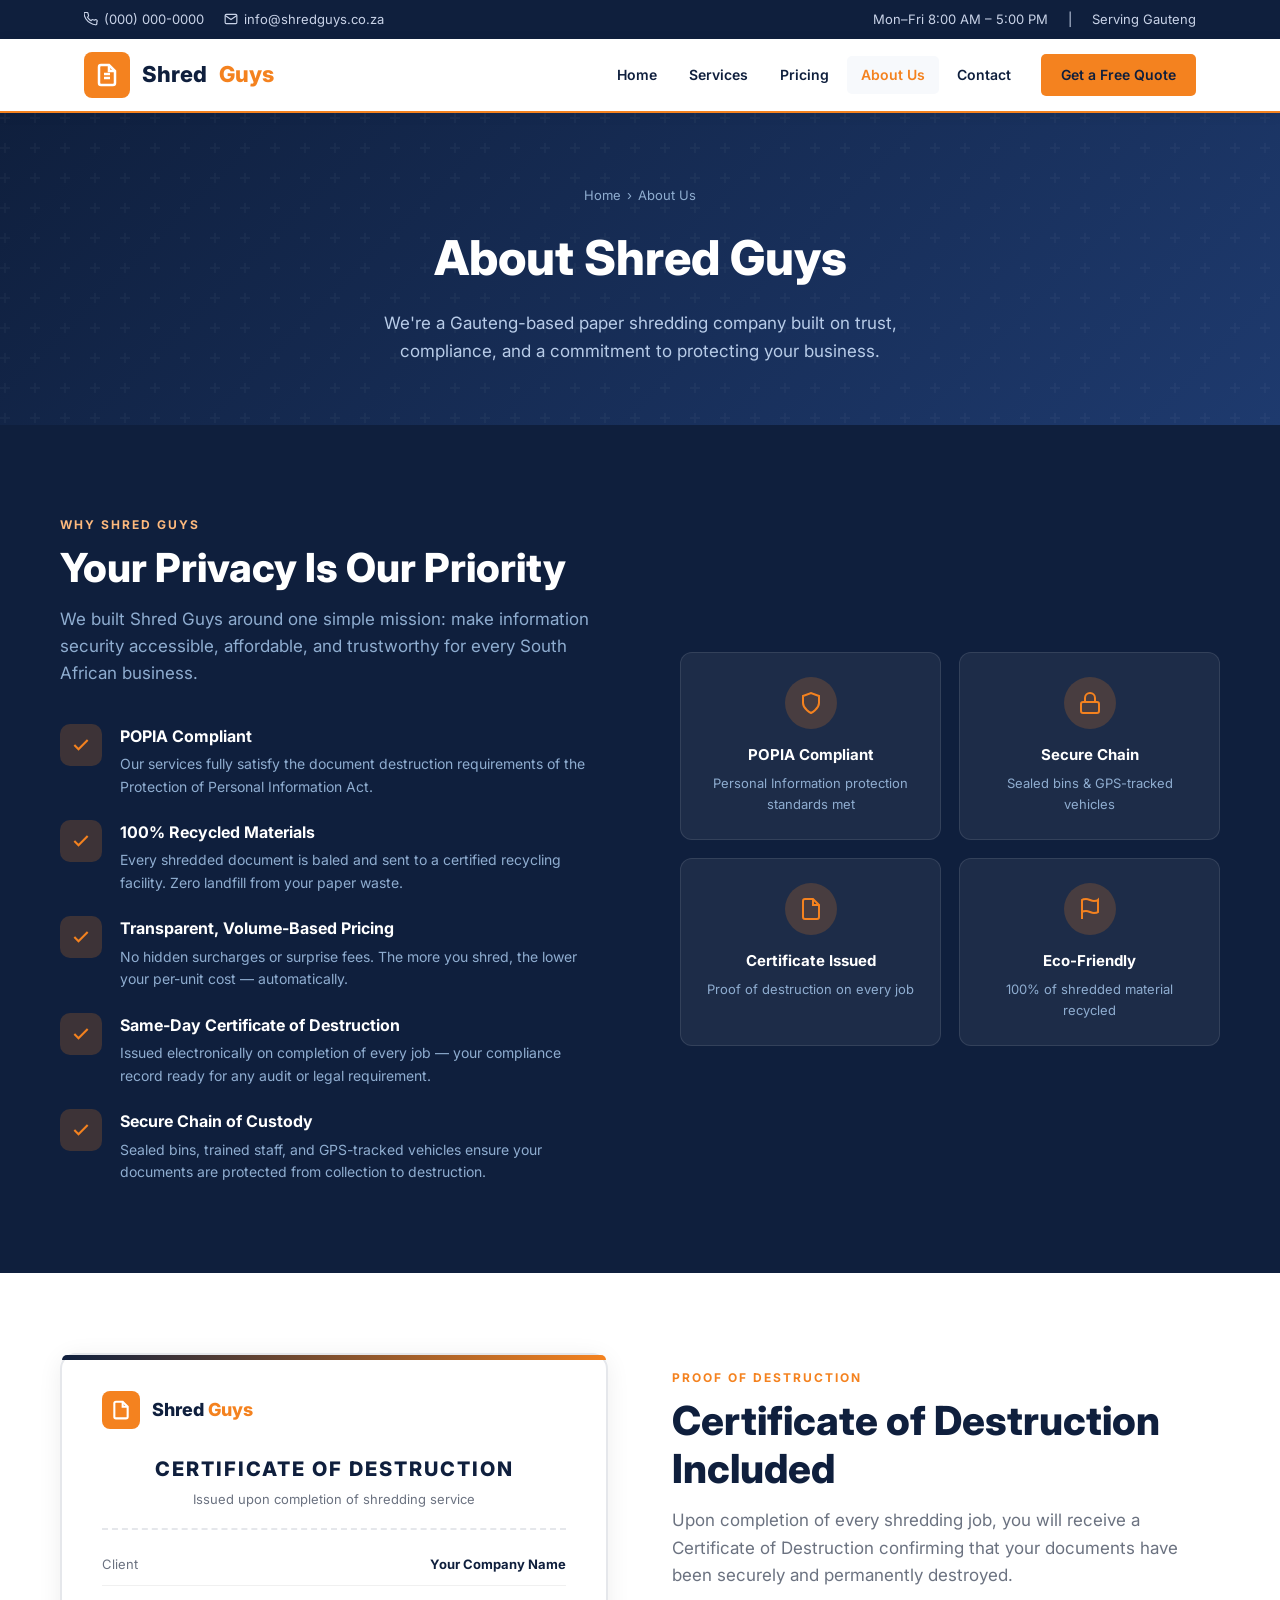
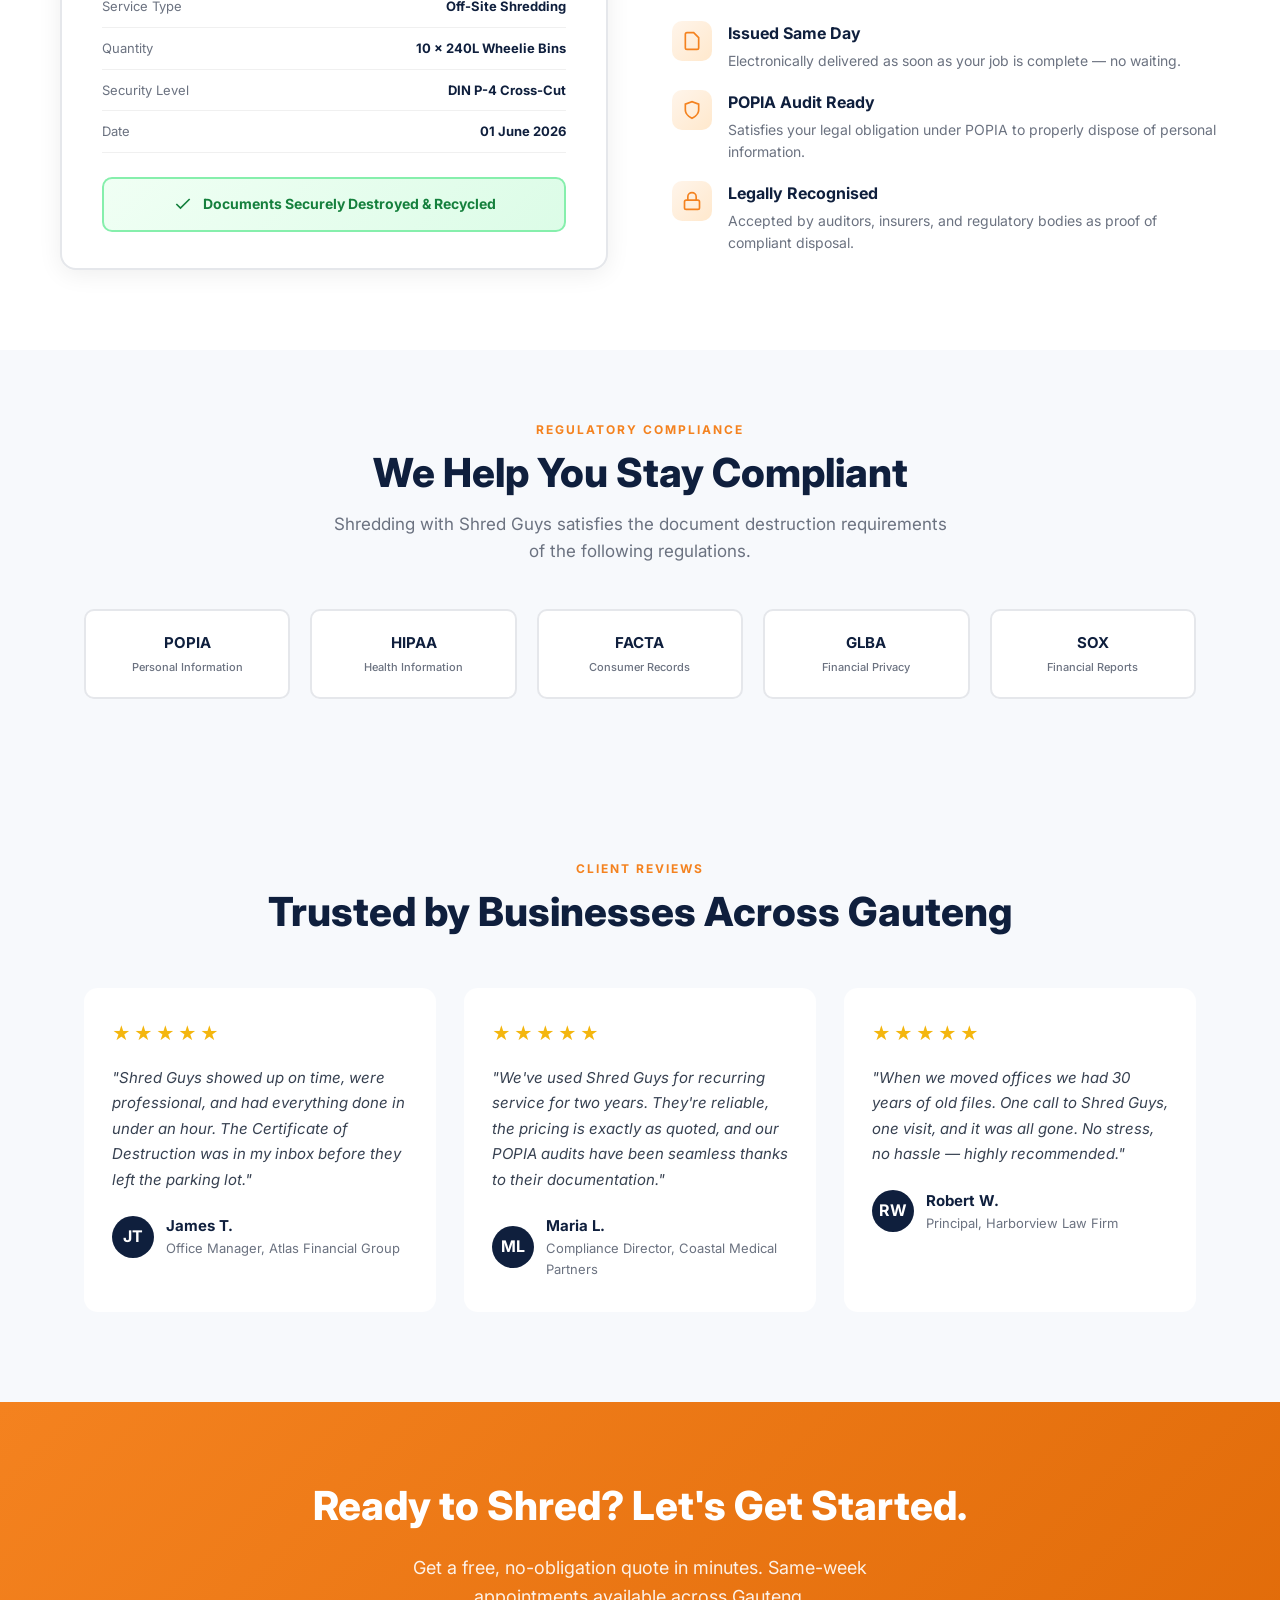
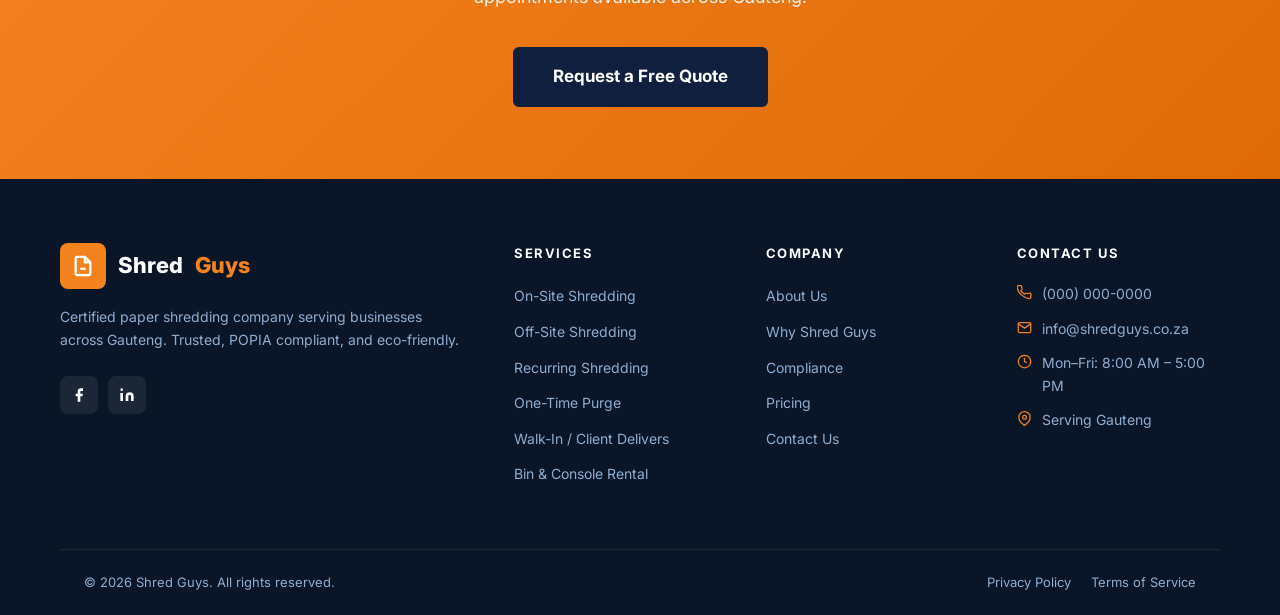
==== about.html @ fb0557dc "Split into 5 pages: Home, Services, Pricing, About, Contact. Remove all photos." ====
<!DOCTYPE html>
<html lang="en">
<head>
  <meta charset="UTF-8" /><meta name="viewport" content="width=device-width, initial-scale=1.0" />
  <title>About Us – Shred Guys</title>
  <meta name="description" content="Learn about Shred Guys — our mission, why businesses trust us, our compliance certifications, and what our clients say." />
  <link rel="preconnect" href="https://fonts.googleapis.com" />
  <link href="https://fonts.googleapis.com/css2?family=Inter:wght@400;500;600;700;800&display=swap" rel="stylesheet" />
  <link rel="stylesheet" href="shredguys.css" />
</head>
<body>

  <div class="topbar"><div class="container"><div class="topbar-left"><span class="topbar-item"><svg width="14" height="14" fill="none" stroke="currentColor" stroke-width="2" viewBox="0 0 24 24"><path d="M22 16.92v3a2 2 0 01-2.18 2 19.79 19.79 0 01-8.63-3.07A19.5 19.5 0 013.07 11.5a19.79 19.79 0 01-3.07-8.67A2 2 0 012 .84h3a2 2 0 012 1.72c.127.96.361 1.903.7 2.81a2 2 0 01-.45 2.11L6.09 8.91a16 16 0 006 6l1.27-1.27a2 2 0 012.11-.45c.907.339 1.85.573 2.81.7A2 2 0 0122 16.92z"/></svg><a href="tel:+27000000000">(000) 000-0000</a></span><span class="topbar-item"><svg width="14" height="14" fill="none" stroke="currentColor" stroke-width="2" viewBox="0 0 24 24"><path d="M4 4h16c1.1 0 2 .9 2 2v12c0 1.1-.9 2-2 2H4c-1.1 0-2-.9-2-2V6c0-1.1.9-2 2-2z"/><polyline points="22,6 12,13 2,6"/></svg><a href="mailto:info@shredguys.co.za">info@shredguys.co.za</a></span></div><div class="topbar-right"><span>Mon–Fri 8:00 AM – 5:00 PM</span><span>|</span><span>Serving Gauteng</span></div></div></div>

  <header>
    <div class="nav-inner">
      <a href="index.html" class="logo"><div class="logo-icon"><svg width="24" height="24" fill="none" stroke="white" stroke-width="2.5" viewBox="0 0 24 24"><path d="M14 2H6a2 2 0 00-2 2v16a2 2 0 002 2h12a2 2 0 002-2V8z"/><polyline points="14 2 14 8 20 8"/><line x1="9" y1="15" x2="15" y2="15"/><line x1="9" y1="11" x2="15" y2="11"/></svg></div>Shred <span class="highlight">Guys</span></a>
      <nav>
        <a href="index.html" class="nav-link">Home</a>
        <a href="services.html" class="nav-link">Services</a>
        <a href="pricing.html" class="nav-link">Pricing</a>
        <a href="about.html" class="nav-link active">About Us</a>
        <a href="contact.html" class="nav-link">Contact</a>
        <a href="contact.html" class="nav-link nav-cta btn btn-orange" style="padding:10px 20px;">Get a Free Quote</a>
      </nav>
      <button class="hamburger" id="hamburger"><span></span><span></span><span></span></button>
    </div>
    <div class="mobile-menu" id="mobileMenu">
      <a href="index.html">Home</a><a href="services.html">Services</a><a href="pricing.html">Pricing</a><a href="about.html">About Us</a><a href="contact.html">Contact</a>
      <a href="contact.html" class="btn btn-orange">Get a Free Quote</a>
    </div>
  </header>

  <div class="page-banner">
    <div class="breadcrumb"><a href="index.html">Home</a><span>›</span><span>About Us</span></div>
    <h1>About Shred Guys</h1>
    <p>We're a Gauteng-based paper shredding company built on trust, compliance, and a commitment to protecting your business.</p>
  </div>

  <!-- Why Choose Us -->
  <section class="why">
    <div class="why-inner">
      <div>
        <div class="section-label">Why Shred Guys</div>
        <h2 class="section-title">Your Privacy Is Our Priority</h2>
        <p class="section-sub" style="color:#8fadd0">We built Shred Guys around one simple mission: make information security accessible, affordable, and trustworthy for every South African business.</p>
        <div class="why-points">
          <div class="why-point"><div class="why-check"><svg width="20" height="20" fill="none" stroke="var(--orange)" stroke-width="2.5" viewBox="0 0 24 24"><polyline points="20 6 9 17 4 12"/></svg></div><div><h4>POPIA Compliant</h4><p>Our services fully satisfy the document destruction requirements of the Protection of Personal Information Act.</p></div></div>
          <div class="why-point"><div class="why-check"><svg width="20" height="20" fill="none" stroke="var(--orange)" stroke-width="2.5" viewBox="0 0 24 24"><polyline points="20 6 9 17 4 12"/></svg></div><div><h4>100% Recycled Materials</h4><p>Every shredded document is baled and sent to a certified recycling facility. Zero landfill from your paper waste.</p></div></div>
          <div class="why-point"><div class="why-check"><svg width="20" height="20" fill="none" stroke="var(--orange)" stroke-width="2.5" viewBox="0 0 24 24"><polyline points="20 6 9 17 4 12"/></svg></div><div><h4>Transparent, Volume-Based Pricing</h4><p>No hidden surcharges or surprise fees. The more you shred, the lower your per-unit cost — automatically.</p></div></div>
          <div class="why-point"><div class="why-check"><svg width="20" height="20" fill="none" stroke="var(--orange)" stroke-width="2.5" viewBox="0 0 24 24"><polyline points="20 6 9 17 4 12"/></svg></div><div><h4>Same-Day Certificate of Destruction</h4><p>Issued electronically on completion of every job — your compliance record ready for any audit or legal requirement.</p></div></div>
          <div class="why-point"><div class="why-check"><svg width="20" height="20" fill="none" stroke="var(--orange)" stroke-width="2.5" viewBox="0 0 24 24"><polyline points="20 6 9 17 4 12"/></svg></div><div><h4>Secure Chain of Custody</h4><p>Sealed bins, trained staff, and GPS-tracked vehicles ensure your documents are protected from collection to destruction.</p></div></div>
        </div>
      </div>
      <div class="why-certs">
        <div class="cert-card"><div class="cert-icon"><svg width="24" height="24" fill="none" stroke="var(--orange)" stroke-width="2" viewBox="0 0 24 24"><path d="M12 22s8-4 8-10V5l-8-3-8 3v7c0 6 8 10 8 10z"/></svg></div><h4>POPIA Compliant</h4><p>Personal Information protection standards met</p></div>
        <div class="cert-card"><div class="cert-icon"><svg width="24" height="24" fill="none" stroke="var(--orange)" stroke-width="2" viewBox="0 0 24 24"><rect x="3" y="11" width="18" height="11" rx="2" ry="2"/><path d="M7 11V7a5 5 0 0110 0v4"/></svg></div><h4>Secure Chain</h4><p>Sealed bins &amp; GPS-tracked vehicles</p></div>
        <div class="cert-card"><div class="cert-icon"><svg width="24" height="24" fill="none" stroke="var(--orange)" stroke-width="2" viewBox="0 0 24 24"><path d="M14 2H6a2 2 0 00-2 2v16a2 2 0 002 2h12a2 2 0 002-2V8z"/><polyline points="14 2 14 8 20 8"/></svg></div><h4>Certificate Issued</h4><p>Proof of destruction on every job</p></div>
        <div class="cert-card"><div class="cert-icon"><svg width="24" height="24" fill="none" stroke="var(--orange)" stroke-width="2" viewBox="0 0 24 24"><path d="M4 15s1-1 4-1 5 2 8 2 4-1 4-1V3s-1 1-4 1-5-2-8-2-4 1-4 1z"/><line x1="4" y1="22" x2="4" y2="15"/></svg></div><h4>Eco-Friendly</h4><p>100% of shredded material recycled</p></div>
      </div>
    </div>
  </section>

  <!-- Certificate of Destruction -->
  <section class="certificate">
    <div class="cert-of-dest">
      <div class="cert-visual">
        <div class="cert-logo-row"><div class="logo-icon"><svg width="20" height="20" fill="none" stroke="white" stroke-width="2.5" viewBox="0 0 24 24"><path d="M14 2H6a2 2 0 00-2 2v16a2 2 0 002 2h12a2 2 0 002-2V8z"/><polyline points="14 2 14 8 20 8"/></svg></div><span>Shred <span class="highlight">Guys</span></span></div>
        <div class="cert-title-row"><h3>Certificate of Destruction</h3><p>Issued upon completion of shredding service</p></div>
        <div class="cert-rows">
          <div class="cert-row"><span>Client</span><strong>Your Company Name</strong></div>
          <div class="cert-row"><span>Service Type</span><strong>Off-Site Shredding</strong></div>
          <div class="cert-row"><span>Quantity</span><strong>10 × 240L Wheelie Bins</strong></div>
          <div class="cert-row"><span>Security Level</span><strong>DIN P-4 Cross-Cut</strong></div>
          <div class="cert-row"><span>Date</span><strong>01 June 2026</strong></div>
        </div>
        <div class="cert-stamp"><svg width="20" height="20" fill="none" stroke="currentColor" stroke-width="2" viewBox="0 0 24 24"><polyline points="20 6 9 17 4 12"/></svg>Documents Securely Destroyed &amp; Recycled</div>
      </div>
      <div>
        <div class="section-label">Proof of Destruction</div>
        <h2 class="section-title">Certificate of Destruction Included</h2>
        <p class="section-sub">Upon completion of every shredding job, you will receive a Certificate of Destruction confirming that your documents have been securely and permanently destroyed.</p>
        <div class="cert-points">
          <div class="cert-point"><div class="cert-point-icon"><svg width="20" height="20" fill="none" stroke="var(--orange)" stroke-width="2" viewBox="0 0 24 24"><path d="M14 2H6a2 2 0 00-2 2v16a2 2 0 002 2h12a2 2 0 002-2V8z"/></svg></div><div><h4>Issued Same Day</h4><p>Electronically delivered as soon as your job is complete — no waiting.</p></div></div>
          <div class="cert-point"><div class="cert-point-icon"><svg width="20" height="20" fill="none" stroke="var(--orange)" stroke-width="2" viewBox="0 0 24 24"><path d="M12 22s8-4 8-10V5l-8-3-8 3v7c0 6 8 10 8 10z"/></svg></div><div><h4>POPIA Audit Ready</h4><p>Satisfies your legal obligation under POPIA to properly dispose of personal information.</p></div></div>
          <div class="cert-point"><div class="cert-point-icon"><svg width="20" height="20" fill="none" stroke="var(--orange)" stroke-width="2" viewBox="0 0 24 24"><rect x="3" y="11" width="18" height="11" rx="2"/><path d="M7 11V7a5 5 0 0110 0v4"/></svg></div><div><h4>Legally Recognised</h4><p>Accepted by auditors, insurers, and regulatory bodies as proof of compliant disposal.</p></div></div>
        </div>
      </div>
    </div>
  </section>

  <!-- Compliance -->
  <section class="compliance" id="compliance">
    <div class="container">
      <div class="text-center">
        <div class="section-label">Regulatory Compliance</div>
        <h2 class="section-title">We Help You Stay Compliant</h2>
        <p class="section-sub" style="margin:14px auto 0">Shredding with Shred Guys satisfies the document destruction requirements of the following regulations.</p>
      </div>
      <div class="compliance-grid">
        <div class="comp-badge">POPIA<span>Personal Information</span></div>
        <div class="comp-badge">HIPAA<span>Health Information</span></div>
        <div class="comp-badge">FACTA<span>Consumer Records</span></div>
        <div class="comp-badge">GLBA<span>Financial Privacy</span></div>
        <div class="comp-badge">SOX<span>Financial Reports</span></div>
      </div>
    </div>
  </section>

  <!-- Testimonials -->
  <section class="testimonials">
    <div class="container">
      <div class="text-center">
        <div class="section-label">Client Reviews</div>
        <h2 class="section-title">Trusted by Businesses Across Gauteng</h2>
      </div>
      <div class="testimonials-grid">
        <div class="testimonial-card"><div class="stars"><span class="star">★</span><span class="star">★</span><span class="star">★</span><span class="star">★</span><span class="star">★</span></div><blockquote>"Shred Guys showed up on time, were professional, and had everything done in under an hour. The Certificate of Destruction was in my inbox before they left the parking lot."</blockquote><div class="reviewer"><div class="reviewer-avatar">JT</div><div><div class="reviewer-name">James T.</div><div class="reviewer-title">Office Manager, Atlas Financial Group</div></div></div></div>
        <div class="testimonial-card"><div class="stars"><span class="star">★</span><span class="star">★</span><span class="star">★</span><span class="star">★</span><span class="star">★</span></div><blockquote>"We've used Shred Guys for recurring service for two years. They're reliable, the pricing is exactly as quoted, and our POPIA audits have been seamless thanks to their documentation."</blockquote><div class="reviewer"><div class="reviewer-avatar">ML</div><div><div class="reviewer-name">Maria L.</div><div class="reviewer-title">Compliance Director, Coastal Medical Partners</div></div></div></div>
        <div class="testimonial-card"><div class="stars"><span class="star">★</span><span class="star">★</span><span class="star">★</span><span class="star">★</span><span class="star">★</span></div><blockquote>"When we moved offices we had 30 years of old files. One call to Shred Guys, one visit, and it was all gone. No stress, no hassle — highly recommended."</blockquote><div class="reviewer"><div class="reviewer-avatar">RW</div><div><div class="reviewer-name">Robert W.</div><div class="reviewer-title">Principal, Harborview Law Firm</div></div></div></div>
      </div>
    </div>
  </section>

  <section class="cta-banner">
    <h2>Ready to Shred? Let's Get Started.</h2>
    <p>Get a free, no-obligation quote in minutes. Same-week appointments available across Gauteng.</p>
    <a href="contact.html" class="btn btn-navy">Request a Free Quote</a>
  </section>

  <footer>
    <div class="footer-grid">
      <div class="footer-brand"><a href="index.html" class="logo"><div class="logo-icon"><svg width="22" height="22" fill="none" stroke="white" stroke-width="2.5" viewBox="0 0 24 24"><path d="M14 2H6a2 2 0 00-2 2v16a2 2 0 002 2h12a2 2 0 002-2V8z"/><polyline points="14 2 14 8 20 8"/><line x1="9" y1="15" x2="15" y2="15"/></svg></div>Shred <span class="highlight">Guys</span></a><p>Certified paper shredding company serving businesses across Gauteng. Trusted, POPIA compliant, and eco-friendly.</p><div class="footer-social"><a href="#" class="social-btn"><svg width="16" height="16" fill="currentColor" viewBox="0 0 24 24"><path d="M18 2h-3a5 5 0 00-5 5v3H7v4h3v8h4v-8h3l1-4h-4V7a1 1 0 011-1h3z"/></svg></a><a href="#" class="social-btn"><svg width="16" height="16" fill="currentColor" viewBox="0 0 24 24"><path d="M16 8a6 6 0 016 6v7h-4v-7a2 2 0 00-2-2 2 2 0 00-2 2v7h-4v-7a6 6 0 016-6zM2 9h4v12H2z"/><circle cx="4" cy="4" r="2"/></svg></a></div></div>
      <div><h4>Services</h4><ul><li><a href="services.html">On-Site Shredding</a></li><li><a href="services.html">Off-Site Shredding</a></li><li><a href="services.html">Recurring Shredding</a></li><li><a href="services.html">One-Time Purge</a></li><li><a href="services.html">Walk-In / Client Delivers</a></li><li><a href="services.html">Bin &amp; Console Rental</a></li></ul></div>
      <div><h4>Company</h4><ul><li><a href="about.html">About Us</a></li><li><a href="about.html">Why Shred Guys</a></li><li><a href="about.html">Compliance</a></li><li><a href="pricing.html">Pricing</a></li><li><a href="contact.html">Contact Us</a></li></ul></div>
      <div><h4>Contact Us</h4><ul class="footer-contact"><li><svg width="15" height="15" fill="none" stroke="currentColor" stroke-width="2" viewBox="0 0 24 24"><path d="M22 16.92v3a2 2 0 01-2.18 2 19.79 19.79 0 01-8.63-3.07A19.5 19.5 0 013.07 11.5 19.79 19.79 0 01.4 2.83 2 2 0 012.4.84h3a2 2 0 012 1.72c.127.96.361 1.903.7 2.81a2 2 0 01-.45 2.11L6.09 8.91a16 16 0 006 6l1.27-1.27a2 2 0 012.11-.45c.907.339 1.85.573 2.81.7A2 2 0 0122 16.92z"/></svg><a href="tel:+27000000000">(000) 000-0000</a></li><li><svg width="15" height="15" fill="none" stroke="currentColor" stroke-width="2" viewBox="0 0 24 24"><path d="M4 4h16c1.1 0 2 .9 2 2v12c0 1.1-.9 2-2 2H4c-1.1 0-2-.9-2-2V6c0-1.1.9-2 2-2z"/><polyline points="22,6 12,13 2,6"/></svg><a href="mailto:info@shredguys.co.za">info@shredguys.co.za</a></li><li><svg width="15" height="15" fill="none" stroke="currentColor" stroke-width="2" viewBox="0 0 24 24"><circle cx="12" cy="12" r="10"/><polyline points="12 6 12 12 16 14"/></svg>Mon–Fri: 8:00 AM – 5:00 PM</li><li><svg width="15" height="15" fill="none" stroke="currentColor" stroke-width="2" viewBox="0 0 24 24"><path d="M21 10c0 7-9 13-9 13S3 17 3 10a9 9 0 0118 0z"/><circle cx="12" cy="10" r="3"/></svg>Serving Gauteng</li></ul></div>
    </div>
    <div class="footer-bottom"><span>© 2026 Shred Guys. All rights reserved.</span><div class="footer-bottom-links"><a href="#">Privacy Policy</a><a href="#">Terms of Service</a></div></div>
  </footer>
  <button id="scrollTop"><svg width="18" height="18" fill="none" stroke="white" stroke-width="2.5" viewBox="0 0 24 24"><polyline points="18 15 12 9 6 15"/></svg></button>
  <script>
    document.getElementById('hamburger').addEventListener('click',()=>document.getElementById('mobileMenu').classList.toggle('open'));
    document.getElementById('mobileMenu').querySelectorAll('a').forEach(a=>a.addEventListener('click',()=>document.getElementById('mobileMenu').classList.remove('open')));
    const s=document.getElementById('scrollTop');
    window.addEventListener('scroll',()=>s.classList.toggle('visible',window.scrollY>400));
    s.addEventListener('click',()=>window.scrollTo({top:0,behavior:'smooth'}));
  </script>
</body>
</html>
---- shredguys.css ----
/* ── Reset & Base ── */
*, *::before, *::after { box-sizing: border-box; margin: 0; padding: 0; }
html { scroll-behavior: smooth; }
body { font-family: 'Inter', sans-serif; color: #1a1a2e; background: #fff; line-height: 1.6; }
img { max-width: 100%; display: block; }
a { text-decoration: none; color: inherit; }
ul { list-style: none; }

/* ── Tokens ── */
:root {
  --navy:   #0f1f3d;
  --navy2:  #162850;
  --orange: #f4821f;
  --orange2:#e06a08;
  --light:  #f7f9fc;
  --grey:   #6b7280;
  --border: #e5e7eb;
  --green:  #15803d;
}

/* ── Utility ── */
.container { max-width: 1160px; margin: 0 auto; padding: 0 24px; }
.btn { display: inline-block; padding: 14px 30px; border-radius: 6px; font-weight: 700; font-size: 15px; cursor: pointer; transition: background .2s, transform .15s; border: none; }
.btn:hover { transform: translateY(-2px); }
.btn-orange { background: var(--orange); color: #fff; }
.btn-orange:hover { background: var(--orange2); }
.btn-outline { background: transparent; color: #fff; border: 2px solid #fff; }
.btn-outline:hover { background: rgba(255,255,255,.12); }
.btn-navy { background: var(--navy); color: #fff; }
.btn-navy:hover { background: var(--navy2); }
.section-label { text-transform: uppercase; font-size: 12px; font-weight: 700; letter-spacing: 2px; color: var(--orange); margin-bottom: 10px; }
.section-title { font-size: clamp(26px, 4vw, 40px); font-weight: 800; line-height: 1.2; color: var(--navy); }
.section-sub { font-size: 17px; color: var(--grey); margin-top: 14px; max-width: 620px; }
.text-center { text-align: center; }
.text-center .section-sub { margin-left: auto; margin-right: auto; }

/* ── Top Bar ── */
.topbar { background: var(--navy); color: #c9d3e8; font-size: 13px; padding: 9px 0; }
.topbar .container { display: flex; justify-content: space-between; align-items: center; flex-wrap: wrap; gap: 6px; }
.topbar a { color: #c9d3e8; }
.topbar a:hover { color: #fff; }
.topbar-left, .topbar-right { display: flex; align-items: center; gap: 20px; }
.topbar-item { display: flex; align-items: center; gap: 6px; }

/* ── Header ── */
header { background: #fff; border-bottom: 2px solid var(--orange); position: sticky; top: 0; z-index: 1000; box-shadow: 0 2px 12px rgba(0,0,0,.08); }
.nav-inner { display: flex; align-items: center; justify-content: space-between; padding: 0 24px; max-width: 1160px; margin: 0 auto; height: 72px; }
.logo { display: flex; align-items: center; gap: 12px; font-size: 22px; font-weight: 800; color: var(--navy); }
.logo-icon { width: 46px; height: 46px; background: var(--orange); border-radius: 8px; display: flex; align-items: center; justify-content: center; }
.logo span.highlight { color: var(--orange); }
nav { display: flex; align-items: center; gap: 4px; }
.nav-link { padding: 8px 14px; font-size: 14px; font-weight: 600; color: var(--navy); border-radius: 5px; transition: background .15s, color .15s; }
.nav-link:hover, .nav-link.active { background: var(--light); color: var(--orange); }
.nav-item { position: relative; }
.nav-item:hover .dropdown { display: block; }
.dropdown { display: none; position: absolute; top: calc(100% + 8px); left: 0; background: #fff; border: 1px solid var(--border); border-radius: 8px; min-width: 220px; box-shadow: 0 8px 30px rgba(0,0,0,.12); z-index: 100; overflow: hidden; }
.dropdown a { display: block; padding: 11px 18px; font-size: 14px; font-weight: 500; color: #374151; border-bottom: 1px solid var(--border); transition: background .15s; }
.dropdown a:last-child { border-bottom: none; }
.dropdown a:hover { background: var(--light); color: var(--orange); }
.nav-cta { margin-left: 12px; }
.hamburger { display: none; flex-direction: column; gap: 5px; cursor: pointer; padding: 8px; border: none; background: none; }
.hamburger span { display: block; width: 24px; height: 2px; background: var(--navy); transition: all .3s; }
.mobile-menu { display: none; background: #fff; border-top: 1px solid var(--border); padding: 16px 24px 24px; }
.mobile-menu.open { display: block; }
.mobile-menu a { display: block; padding: 12px 0; font-weight: 600; color: var(--navy); border-bottom: 1px solid var(--border); font-size: 15px; }
.mobile-menu a:hover { color: var(--orange); }
.mobile-menu .btn { margin-top: 16px; width: 100%; text-align: center; }

/* ── Page Banner (inner pages) ── */
.page-banner { background: linear-gradient(135deg, var(--navy) 0%, #1e3a6e 100%); color: #fff; padding: 72px 24px 60px; text-align: center; position: relative; overflow: hidden; }
.page-banner::before { content: ''; position: absolute; inset: 0; background: url("data:image/svg+xml,%3Csvg width='60' height='60' viewBox='0 0 60 60' xmlns='http://www.w3.org/2000/svg'%3E%3Cg fill='none' fill-rule='evenodd'%3E%3Cg fill='%23ffffff' fill-opacity='0.03'%3E%3Cpath d='M36 34v-4h-2v4h-4v2h4v4h2v-4h4v-2h-4zm0-30V0h-2v4h-4v2h4v4h2V6h4V4h-4zM6 34v-4H4v4H0v2h4v4h2v-4h4v-2H6zM6 4V0H4v4H0v2h4v4h2V6h4V4H6z'/%3E%3C/g%3E%3C/g%3E%3C/svg%3E"); }
.page-banner .breadcrumb { display: flex; justify-content: center; gap: 6px; font-size: 13px; color: #8fadd0; margin-bottom: 14px; position: relative; }
.page-banner .breadcrumb a { color: #8fadd0; }
.page-banner .breadcrumb a:hover { color: var(--orange); }
.page-banner h1 { font-size: clamp(28px, 5vw, 48px); font-weight: 800; margin-bottom: 14px; position: relative; }
.page-banner p { font-size: 17px; color: #b8cce8; max-width: 540px; margin: 0 auto; position: relative; }

/* ── Hero (home) ── */
.hero { background: linear-gradient(135deg, var(--navy) 0%, #1e3a6e 60%, #2a4f94 100%); color: #fff; padding: 96px 24px 80px; position: relative; overflow: hidden; }
.hero::before { content: ''; position: absolute; inset: 0; background: url("data:image/svg+xml,%3Csvg width='60' height='60' viewBox='0 0 60 60' xmlns='http://www.w3.org/2000/svg'%3E%3Cg fill='none' fill-rule='evenodd'%3E%3Cg fill='%23ffffff' fill-opacity='0.03'%3E%3Cpath d='M36 34v-4h-2v4h-4v2h4v4h2v-4h4v-2h-4zm0-30V0h-2v4h-4v2h4v4h2V6h4V4h-4zM6 34v-4H4v4H0v2h4v4h2v-4h4v-2H6zM6 4V0H4v4H0v2h4v4h2V6h4V4H6z'/%3E%3C/g%3E%3C/g%3E%3C/svg%3E"); }
.hero-inner { max-width: 1160px; margin: 0 auto; display: grid; grid-template-columns: 1fr 1fr; gap: 60px; align-items: center; position: relative; }
.hero-badge { display: inline-flex; align-items: center; gap: 8px; background: rgba(244,130,31,.2); border: 1px solid rgba(244,130,31,.4); color: #fdb97d; font-size: 13px; font-weight: 600; padding: 6px 14px; border-radius: 999px; margin-bottom: 20px; }
.hero h1 { font-size: clamp(32px, 5vw, 52px); font-weight: 800; line-height: 1.1; margin-bottom: 20px; }
.hero h1 .accent { color: var(--orange); }
.hero p { font-size: 18px; color: #b8cce8; margin-bottom: 36px; max-width: 500px; }
.hero-actions { display: flex; gap: 14px; flex-wrap: wrap; }
.hero-trust { display: flex; gap: 28px; margin-top: 44px; flex-wrap: wrap; }
.trust-item { display: flex; align-items: center; gap: 8px; font-size: 14px; font-weight: 600; color: #b8cce8; }
.trust-icon { width: 32px; height: 32px; background: rgba(255,255,255,.1); border-radius: 50%; display: flex; align-items: center; justify-content: center; }
.hero-card { background: rgba(255,255,255,.07); border: 1px solid rgba(255,255,255,.15); backdrop-filter: blur(8px); border-radius: 16px; padding: 36px; }
.hero-card h3 { font-size: 20px; font-weight: 700; margin-bottom: 20px; color: #fff; }
.hero-card .form-group { margin-bottom: 14px; }
.hero-card label { display: block; font-size: 12px; font-weight: 600; text-transform: uppercase; letter-spacing: .5px; color: #8fadd0; margin-bottom: 6px; }
.hero-card input, .hero-card select, .hero-card textarea { width: 100%; padding: 12px 14px; border-radius: 7px; border: 1px solid rgba(255,255,255,.2); background: rgba(255,255,255,.1); color: #fff; font-size: 14px; font-family: inherit; outline: none; transition: border .2s; }
.hero-card input::placeholder, .hero-card select option, .hero-card textarea::placeholder { color: #8fadd0; }
.hero-card select { cursor: pointer; }
.hero-card input:focus, .hero-card select:focus, .hero-card textarea:focus { border-color: var(--orange); }
.hero-card textarea { resize: vertical; min-height: 80px; }
.hero-card .btn { width: 100%; text-align: center; margin-top: 4px; font-size: 16px; padding: 15px; }

/* ── Services ── */
.services { padding: 90px 24px; background: var(--light); }
.services-grid { display: grid; grid-template-columns: repeat(3, 1fr); gap: 28px; margin-top: 52px; }
.service-card { background: #fff; border-radius: 14px; padding: 36px 30px; box-shadow: 0 2px 16px rgba(0,0,0,.06); transition: transform .25s, box-shadow .25s; position: relative; overflow: hidden; }
.service-card::before { content: ''; position: absolute; top: 0; left: 0; right: 0; height: 4px; background: var(--orange); transform: scaleX(0); transform-origin: left; transition: transform .3s; }
.service-card:hover { transform: translateY(-6px); box-shadow: 0 12px 40px rgba(0,0,0,.12); }
.service-card:hover::before { transform: scaleX(1); }
.service-icon { width: 58px; height: 58px; background: linear-gradient(135deg, #fff5eb, #ffe8cc); border-radius: 12px; display: flex; align-items: center; justify-content: center; margin-bottom: 22px; }
.service-icon svg { color: var(--orange); }
.service-card h3 { font-size: 19px; font-weight: 700; color: var(--navy); margin-bottom: 12px; }
.service-card p { font-size: 15px; color: var(--grey); line-height: 1.65; margin-bottom: 20px; }
.service-link { font-size: 14px; font-weight: 700; color: var(--orange); display: inline-flex; align-items: center; gap: 6px; }
.service-link:hover { gap: 10px; }

/* ── How It Works ── */
.hiw { padding: 90px 24px; background: #fff; }
.hiw-steps { display: grid; grid-template-columns: repeat(4, 1fr); gap: 28px; margin-top: 52px; position: relative; }
.hiw-steps::before { content: ''; position: absolute; top: 32px; left: calc(12.5% + 28px); right: calc(12.5% + 28px); height: 2px; background: linear-gradient(90deg, var(--orange), #ffd9b0); z-index: 0; }
.step { text-align: center; position: relative; z-index: 1; }
.step-num { width: 64px; height: 64px; background: var(--navy); color: #fff; border-radius: 50%; display: flex; align-items: center; justify-content: center; font-size: 22px; font-weight: 800; margin: 0 auto 20px; border: 4px solid var(--orange); }
.step h4 { font-size: 17px; font-weight: 700; color: var(--navy); margin-bottom: 10px; }
.step p { font-size: 14px; color: var(--grey); }

/* ── Why Choose Us ── */
.why { padding: 90px 24px; background: var(--navy); color: #fff; }
.why-inner { max-width: 1160px; margin: 0 auto; display: grid; grid-template-columns: 1fr 1fr; gap: 80px; align-items: center; }
.why .section-title { color: #fff; }
.why .section-label { color: #fdb97d; }
.why-points { margin-top: 36px; display: flex; flex-direction: column; gap: 22px; }
.why-point { display: flex; gap: 18px; align-items: flex-start; }
.why-check { width: 42px; height: 42px; flex-shrink: 0; background: rgba(244,130,31,.2); border-radius: 10px; display: flex; align-items: center; justify-content: center; }
.why-point h4 { font-size: 16px; font-weight: 700; color: #fff; margin-bottom: 4px; }
.why-point p { font-size: 14px; color: #8fadd0; }
.why-certs { display: grid; grid-template-columns: 1fr 1fr; gap: 18px; }
.cert-card { background: rgba(255,255,255,.06); border: 1px solid rgba(255,255,255,.1); border-radius: 12px; padding: 24px; text-align: center; transition: background .2s; }
.cert-card:hover { background: rgba(255,255,255,.1); }
.cert-card .cert-icon { width: 52px; height: 52px; background: rgba(244,130,31,.2); border-radius: 50%; display: flex; align-items: center; justify-content: center; margin: 0 auto 14px; }
.cert-card h4 { font-size: 15px; font-weight: 700; color: #fff; margin-bottom: 6px; }
.cert-card p { font-size: 13px; color: #8fadd0; }

/* ── Compliance ── */
.compliance { padding: 70px 24px; background: var(--light); }
.compliance-grid { display: grid; grid-template-columns: repeat(5, 1fr); gap: 20px; margin-top: 44px; }
.comp-badge { background: #fff; border: 2px solid var(--border); border-radius: 10px; padding: 20px 14px; text-align: center; font-weight: 700; font-size: 15px; color: var(--navy); transition: border-color .2s, transform .2s; }
.comp-badge:hover { border-color: var(--orange); transform: translateY(-3px); }
.comp-badge span { display: block; font-size: 11px; font-weight: 500; color: var(--grey); margin-top: 4px; }

/* ── Certificate of Destruction ── */
.certificate { padding: 80px 24px; background: #fff; }
.cert-of-dest { max-width: 1160px; margin: 0 auto; display: grid; grid-template-columns: 1fr 1fr; gap: 64px; align-items: center; }
.cert-visual { background: #fff; border: 2px solid var(--border); border-radius: 16px; padding: 36px 40px; position: relative; box-shadow: 0 4px 24px rgba(0,0,0,.07); }
.cert-visual::before { content: ''; position: absolute; top: 0; left: 0; right: 0; height: 5px; background: linear-gradient(90deg, var(--navy), var(--orange)); border-radius: 16px 16px 0 0; }
.cert-logo-row { display: flex; align-items: center; gap: 12px; margin-bottom: 24px; }
.cert-logo-row .logo-icon { width: 38px; height: 38px; }
.cert-logo-row span { font-size: 18px; font-weight: 800; color: var(--navy); }
.cert-logo-row span .highlight { color: var(--orange); }
.cert-title-row { text-align: center; margin-bottom: 24px; padding-bottom: 18px; border-bottom: 2px dashed var(--border); }
.cert-title-row h3 { font-size: 20px; font-weight: 800; text-transform: uppercase; letter-spacing: 2px; color: var(--navy); }
.cert-title-row p { font-size: 13px; color: var(--grey); margin-top: 4px; }
.cert-rows { display: flex; flex-direction: column; gap: 10px; margin-bottom: 24px; }
.cert-row { display: flex; justify-content: space-between; font-size: 13px; border-bottom: 1px solid #f0f0f0; padding-bottom: 10px; }
.cert-row span { color: var(--grey); }
.cert-row strong { color: var(--navy); }
.cert-stamp { display: flex; align-items: center; justify-content: center; gap: 10px; padding: 14px; background: linear-gradient(135deg, #f0fff4, #dcfce7); border: 2px solid #86efac; border-radius: 10px; font-size: 14px; font-weight: 700; color: var(--green); }
.cert-points { margin-top: 32px; display: flex; flex-direction: column; gap: 18px; }
.cert-point { display: flex; gap: 16px; align-items: flex-start; }
.cert-point-icon { width: 40px; height: 40px; flex-shrink: 0; background: linear-gradient(135deg, #fff5eb, #ffe8cc); border-radius: 10px; display: flex; align-items: center; justify-content: center; }
.cert-point h4 { font-size: 16px; font-weight: 700; color: var(--navy); margin-bottom: 3px; }
.cert-point p { font-size: 14px; color: var(--grey); }

/* ── Testimonials ── */
.testimonials { padding: 90px 24px; background: var(--light); }
.testimonials-grid { display: grid; grid-template-columns: repeat(3, 1fr); gap: 28px; margin-top: 52px; }
.testimonial-card { background: #fff; border-radius: 14px; padding: 32px 28px; }
.stars { display: flex; gap: 3px; margin-bottom: 16px; }
.star { color: #f4b60e; font-size: 18px; }
.testimonial-card blockquote { font-size: 15px; color: #374151; font-style: italic; line-height: 1.7; margin-bottom: 22px; }
.reviewer { display: flex; align-items: center; gap: 12px; }
.reviewer-avatar { width: 42px; height: 42px; border-radius: 50%; background: var(--navy); color: #fff; font-weight: 700; font-size: 16px; display: flex; align-items: center; justify-content: center; flex-shrink: 0; }
.reviewer-name { font-weight: 700; font-size: 15px; color: var(--navy); }
.reviewer-title { font-size: 13px; color: var(--grey); }

/* ── Contact ── */
.contact-section { padding: 90px 24px; background: #fff; }
.contact-grid { display: grid; grid-template-columns: 1.1fr 1fr; gap: 64px; align-items: start; max-width: 1160px; margin: 0 auto; }
.contact-form-card { background: var(--light); border-radius: 16px; padding: 44px; }
.contact-form-card h2 { font-size: 26px; font-weight: 800; color: var(--navy); margin-bottom: 8px; }
.contact-form-card p { font-size: 15px; color: var(--grey); margin-bottom: 32px; }
.form-row { display: grid; grid-template-columns: 1fr 1fr; gap: 16px; }
.form-group { margin-bottom: 18px; }
.form-group label { display: block; font-size: 13px; font-weight: 600; color: var(--navy); margin-bottom: 7px; }
.form-group input, .form-group select, .form-group textarea { width: 100%; padding: 12px 16px; border-radius: 8px; border: 1.5px solid var(--border); background: #fff; color: var(--navy); font-size: 14px; font-family: inherit; outline: none; transition: border .2s; }
.form-group input:focus, .form-group select:focus, .form-group textarea:focus { border-color: var(--orange); }
.form-group textarea { resize: vertical; min-height: 110px; }
.form-group select { cursor: pointer; }
.contact-info h3 { font-size: 22px; font-weight: 800; color: var(--navy); margin-bottom: 8px; }
.contact-info > p { font-size: 15px; color: var(--grey); margin-bottom: 36px; }
.contact-detail { display: flex; gap: 16px; align-items: flex-start; margin-bottom: 28px; }
.contact-detail-icon { width: 48px; height: 48px; flex-shrink: 0; background: linear-gradient(135deg, #fff5eb, #ffe8cc); border-radius: 12px; display: flex; align-items: center; justify-content: center; }
.contact-detail-icon svg { color: var(--orange); }
.contact-detail h4 { font-size: 14px; font-weight: 700; color: var(--navy); margin-bottom: 2px; }
.contact-detail p, .contact-detail a { font-size: 14px; color: var(--grey); }
.contact-detail a:hover { color: var(--orange); }

/* ── Price List ── */
.pricelist { padding: 80px 24px; background: var(--light); }
.pl-vat-note { display: inline-block; margin-top: 10px; font-size: 13px; color: var(--grey); background: #fff; border: 1px solid var(--border); border-radius: 6px; padding: 6px 14px; }
.pl-section { margin-bottom: 56px; }
.pl-section-head { display: flex; align-items: center; gap: 12px; margin-bottom: 18px; }
.pl-section-head h3 { font-size: 19px; font-weight: 800; color: var(--navy); text-transform: uppercase; letter-spacing: .5px; }
.pl-tag { font-size: 11px; font-weight: 700; text-transform: uppercase; letter-spacing: 1px; background: var(--orange); color: #fff; padding: 3px 10px; border-radius: 999px; }
.pl-desc { font-size: 14px; color: var(--grey); margin-bottom: 14px; }
.pl-table { width: 100%; border-collapse: collapse; background: #fff; border-radius: 12px; overflow: hidden; box-shadow: 0 2px 14px rgba(0,0,0,.06); font-size: 14px; }
.pl-table thead th { background: var(--navy); color: #fff; padding: 12px 16px; text-align: left; font-size: 12px; text-transform: uppercase; letter-spacing: 1px; font-weight: 700; }
.pl-table thead th:not(:first-child) { text-align: right; }
.pl-table tbody td { padding: 11px 16px; border-bottom: 1px solid var(--border); color: #374151; }
.pl-table tbody td:not(:first-child) { text-align: right; font-weight: 600; color: var(--navy); }
.pl-table tbody tr:last-child td { border-bottom: none; }
.pl-table tbody tr:hover td { background: #fafafa; }
.pl-table .pl-min td { background: #fff8f0; font-weight: 700; color: var(--orange2); }
.pl-table .pl-highlight td { background: #fff8f0; }
.pl-two-col { display: grid; grid-template-columns: 1fr 1fr; gap: 24px; }
.pl-table.pl-recurring thead th { font-size: 11px; }
.pl-note { font-size: 13px; color: var(--grey); margin-top: 12px; padding: 10px 14px; background: #fff; border-left: 3px solid var(--orange); border-radius: 0 6px 6px 0; }
.pl-special { background: linear-gradient(135deg, #fff8f0, #fff3e6); border: 1px solid #fdd5aa; border-radius: 10px; padding: 16px 20px; margin-bottom: 18px; font-size: 14px; color: var(--navy); }
.pl-special strong { color: var(--orange2); }
.price-note { text-align: center; font-size: 13px; color: var(--grey); margin-top: 18px; }

/* ── CTA Banner ── */
.cta-banner { background: linear-gradient(135deg, var(--orange) 0%, #e06a08 100%); padding: 72px 24px; text-align: center; color: #fff; }
.cta-banner h2 { font-size: clamp(26px, 4vw, 40px); font-weight: 800; margin-bottom: 16px; }
.cta-banner p { font-size: 18px; opacity: .9; margin-bottom: 36px; max-width: 560px; margin-left: auto; margin-right: auto; }
.cta-banner .btn-navy { padding: 16px 40px; font-size: 17px; }

/* ── Footer ── */
footer { background: #0a1628; color: #8fadd0; padding: 64px 24px 0; }
.footer-grid { max-width: 1160px; margin: 0 auto; display: grid; grid-template-columns: 2fr 1fr 1fr 1fr; gap: 48px; padding-bottom: 52px; }
.footer-brand .logo { color: #fff; margin-bottom: 16px; }
.footer-brand p { font-size: 14px; line-height: 1.7; margin-bottom: 24px; }
.footer-social { display: flex; gap: 10px; }
.social-btn { width: 38px; height: 38px; border-radius: 8px; background: rgba(255,255,255,.07); display: flex; align-items: center; justify-content: center; transition: background .2s; }
.social-btn:hover { background: var(--orange); }
.social-btn svg { color: #fff; }
footer h4 { font-size: 13px; text-transform: uppercase; letter-spacing: 1.5px; font-weight: 700; color: #fff; margin-bottom: 20px; }
footer ul li { margin-bottom: 10px; }
footer ul a { font-size: 14px; color: #8fadd0; transition: color .15s; }
footer ul a:hover { color: var(--orange); }
.footer-contact li { display: flex; gap: 10px; align-items: flex-start; font-size: 14px; margin-bottom: 12px; }
.footer-contact svg { flex-shrink: 0; margin-top: 2px; color: var(--orange); }
.footer-bottom { border-top: 1px solid rgba(255,255,255,.07); padding: 22px 24px; max-width: 1160px; margin: 0 auto; display: flex; justify-content: space-between; align-items: center; font-size: 13px; flex-wrap: wrap; gap: 12px; }
.footer-bottom-links { display: flex; gap: 20px; }
.footer-bottom-links a { color: #8fadd0; }
.footer-bottom-links a:hover { color: var(--orange); }

/* ── Scroll to Top ── */
#scrollTop { position: fixed; bottom: 28px; right: 28px; width: 46px; height: 46px; background: var(--orange); color: #fff; border-radius: 50%; border: none; cursor: pointer; display: flex; align-items: center; justify-content: center; box-shadow: 0 4px 20px rgba(244,130,31,.4); opacity: 0; transform: translateY(10px); transition: opacity .3s, transform .3s; z-index: 999; }
#scrollTop.visible { opacity: 1; transform: translateY(0); }
#scrollTop:hover { background: var(--orange2); }

/* ── Responsive ── */
@media (max-width: 1024px) {
  .services-grid { grid-template-columns: 1fr 1fr; }
  .hiw-steps { grid-template-columns: 1fr 1fr; }
  .hiw-steps::before { display: none; }
  .footer-grid { grid-template-columns: 1fr 1fr; }
  .compliance-grid { grid-template-columns: repeat(3, 1fr); }
  .pl-two-col { grid-template-columns: 1fr; }
}
@media (max-width: 768px) {
  nav { display: none; }
  .nav-cta { display: none; }
  .hamburger { display: flex; }
  .hero-inner { grid-template-columns: 1fr; gap: 40px; }
  .why-inner { grid-template-columns: 1fr; gap: 48px; }
  .testimonials-grid { grid-template-columns: 1fr; }
  .footer-grid { grid-template-columns: 1fr; gap: 32px; }
  .why-certs { grid-template-columns: 1fr 1fr; }
  .compliance-grid { grid-template-columns: 1fr 1fr; }
  .topbar .container { justify-content: center; }
  .topbar-right { display: none; }
  .cert-of-dest { grid-template-columns: 1fr; gap: 40px; }
  .contact-grid { grid-template-columns: 1fr; gap: 40px; }
  .form-row { grid-template-columns: 1fr; }
  .pl-table thead th, .pl-table tbody td { padding: 9px 10px; }
  .pl-table.pl-recurring { display: block; overflow-x: auto; }
}
@media (max-width: 520px) {
  .services-grid { grid-template-columns: 1fr; }
  .why-certs { grid-template-columns: 1fr; }
  .compliance-grid { grid-template-columns: 1fr 1fr; }
  .hiw-steps { grid-template-columns: 1fr; }
  .footer-bottom { flex-direction: column; text-align: center; }
  .testimonials-grid { grid-template-columns: 1fr; }
}
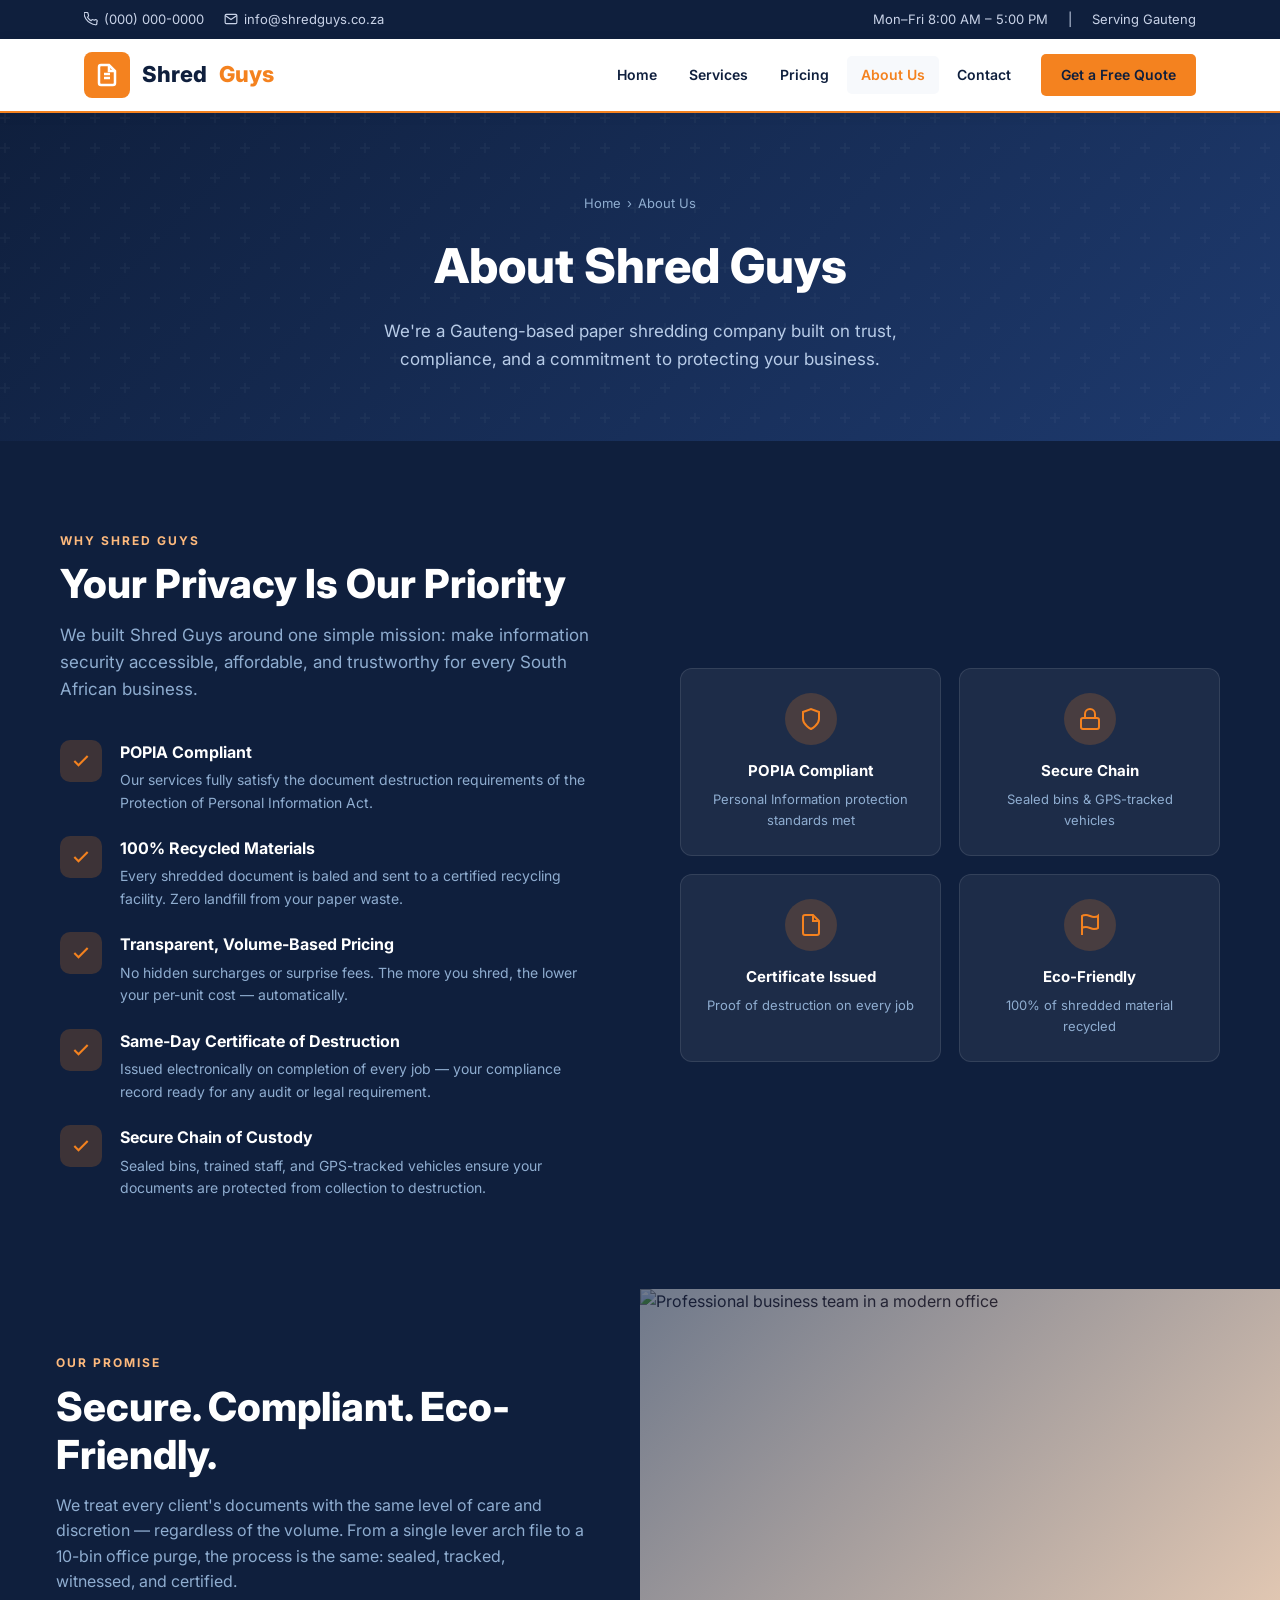
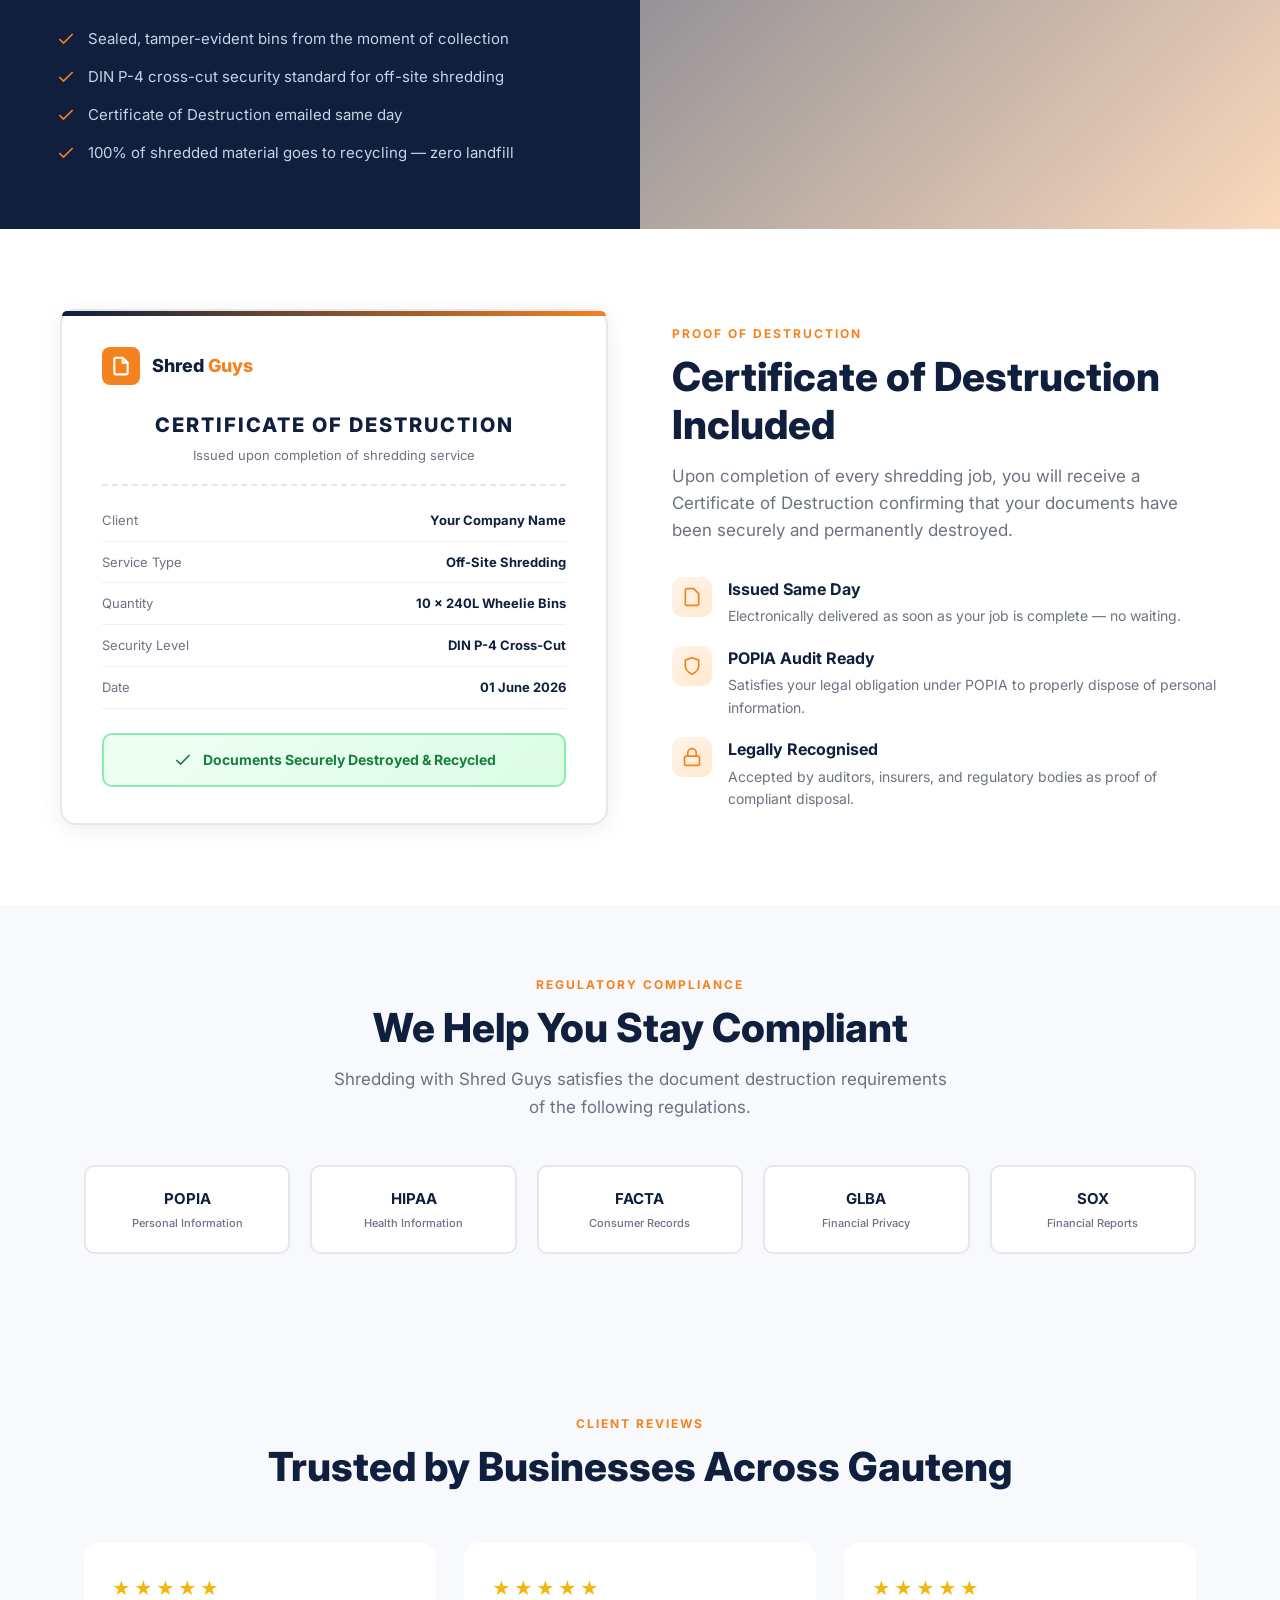
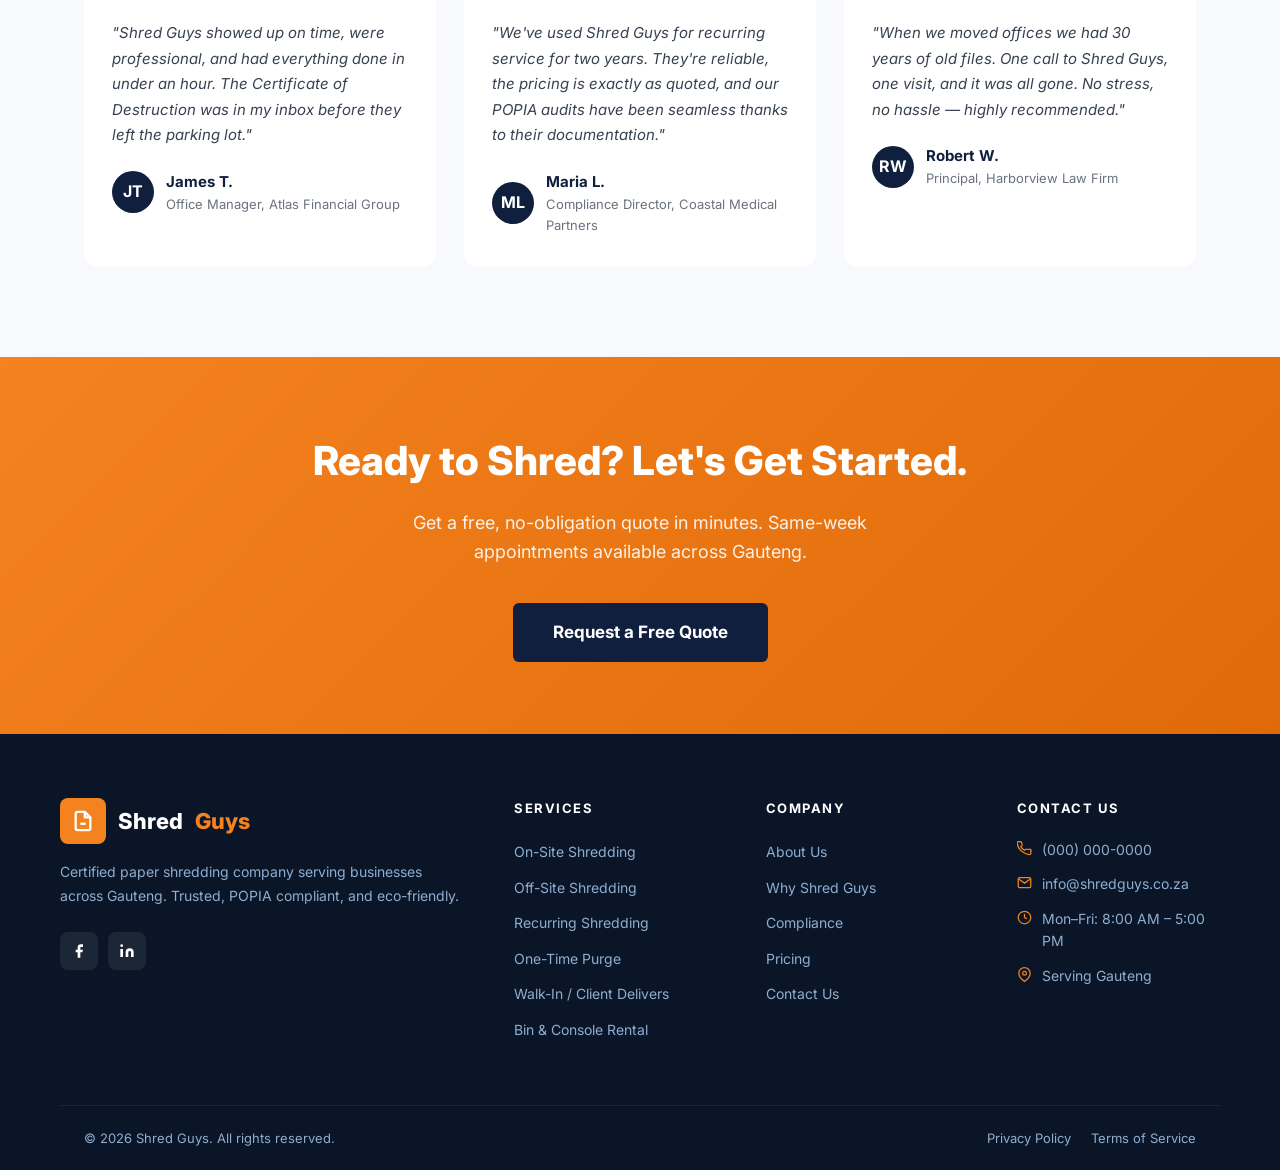
==== commit 433433cb: "Add visual richness: feature strip, split photo, trust bar, quote block, scroll animations" ====
--- a/about.html
+++ b/about.html
@@ -60,6 +60,25 @@
       </div>
     </div>
   </section>
+
+  <!-- Split Photo -->
+  <div class="split-section">
+    <div class="split-content dark">
+      <div class="section-label">Our Promise</div>
+      <h2 class="section-title">Secure. Compliant. Eco-Friendly.</h2>
+      <p style="margin-top:14px">We treat every client's documents with the same level of care and discretion — regardless of the volume. From a single lever arch file to a 10-bin office purge, the process is the same: sealed, tracked, witnessed, and certified.</p>
+      <div style="margin-top:32px;display:flex;flex-direction:column;gap:14px">
+        <div style="display:flex;align-items:center;gap:12px;color:#c9d3e8;font-size:15px"><svg width="20" height="20" fill="none" stroke="var(--orange)" stroke-width="2" viewBox="0 0 24 24"><polyline points="20 6 9 17 4 12"/></svg>Sealed, tamper-evident bins from the moment of collection</div>
+        <div style="display:flex;align-items:center;gap:12px;color:#c9d3e8;font-size:15px"><svg width="20" height="20" fill="none" stroke="var(--orange)" stroke-width="2" viewBox="0 0 24 24"><polyline points="20 6 9 17 4 12"/></svg>DIN P-4 cross-cut security standard for off-site shredding</div>
+        <div style="display:flex;align-items:center;gap:12px;color:#c9d3e8;font-size:15px"><svg width="20" height="20" fill="none" stroke="var(--orange)" stroke-width="2" viewBox="0 0 24 24"><polyline points="20 6 9 17 4 12"/></svg>Certificate of Destruction emailed same day</div>
+        <div style="display:flex;align-items:center;gap:12px;color:#c9d3e8;font-size:15px"><svg width="20" height="20" fill="none" stroke="var(--orange)" stroke-width="2" viewBox="0 0 24 24"><polyline points="20 6 9 17 4 12"/></svg>100% of shredded material goes to recycling — zero landfill</div>
+      </div>
+    </div>
+    <div class="split-photo">
+      <img src="https://images.unsplash.com/photo-1600880292203-757bb62b4baf?auto=format&fit=crop&w=900&q=80" alt="Professional business team in a modern office" />
+      <div class="split-photo-overlay"></div>
+    </div>
+  </div>
 
   <!-- Certificate of Destruction -->
   <section class="certificate">
@@ -144,6 +163,8 @@
     const s=document.getElementById('scrollTop');
     window.addEventListener('scroll',()=>s.classList.toggle('visible',window.scrollY>400));
     s.addEventListener('click',()=>window.scrollTo({top:0,behavior:'smooth'}));
+    const ro=new IntersectionObserver(entries=>entries.forEach(e=>{if(e.isIntersecting){e.target.classList.add('visible');ro.unobserve(e.target);}}),{threshold:.15});
+    document.querySelectorAll('.service-card,.step,.testimonial-card,.why-point,.cert-card,.comp-badge,.cert-point').forEach((el,i)=>{el.classList.add('reveal');el.style.transitionDelay=(i%4)*.1+'s';ro.observe(el);});
   </script>
 </body>
 </html>
--- a/shredguys.css
+++ b/shredguys.css
@@ -291,4 +291,80 @@
   .hiw-steps { grid-template-columns: 1fr; }
   .footer-bottom { flex-direction: column; text-align: center; }
   .testimonials-grid { grid-template-columns: 1fr; }
+  .feature-grid { grid-template-columns: 1fr 1fr; }
+  .split-section { grid-template-columns: 1fr; }
+  .trust-logos { gap: 16px; }
 }
+
+/* ── Animations ── */
+@keyframes fadeInUp { from { opacity:0; transform:translateY(28px); } to { opacity:1; transform:translateY(0); } }
+@keyframes countUp { from { opacity:0; } to { opacity:1; } }
+.reveal { opacity:0; transform:translateY(28px); transition: opacity .6s ease, transform .6s ease; }
+.reveal.visible { opacity:1; transform:none; }
+
+/* ── Feature Strip ── */
+.feature-strip { background: linear-gradient(135deg, var(--orange) 0%, #d96000 100%); padding: 52px 24px; position: relative; overflow: hidden; }
+.feature-strip::before { content:''; position:absolute; inset:0; background:url("data:image/svg+xml,%3Csvg width='40' height='40' viewBox='0 0 40 40' xmlns='http://www.w3.org/2000/svg'%3E%3Cg fill='%23fff' fill-opacity='0.05'%3E%3Cpath d='M0 40L40 0H20L0 20M40 40V20L20 40'/%3E%3C/g%3E%3C/svg%3E"); }
+.feature-grid { display:grid; grid-template-columns:repeat(4,1fr); gap:32px; max-width:1160px; margin:0 auto; position:relative; }
+.feature-item { text-align:center; color:#fff; }
+.feature-icon-wrap { width:70px; height:70px; background:rgba(255,255,255,.15); border-radius:50%; display:flex; align-items:center; justify-content:center; margin:0 auto 16px; border:2px solid rgba(255,255,255,.25); transition:background .2s; }
+.feature-item:hover .feature-icon-wrap { background:rgba(255,255,255,.25); }
+.feature-item h4 { font-size:17px; font-weight:800; margin-bottom:6px; }
+.feature-item p { font-size:13px; opacity:.85; line-height:1.5; }
+
+/* ── Stats Counter ── */
+.stats-section { background: var(--navy); padding: 60px 24px; }
+.stats-grid { display:grid; grid-template-columns:repeat(4,1fr); gap:24px; max-width:1160px; margin:0 auto; text-align:center; }
+.stat-box { padding: 28px 16px; border: 1px solid rgba(255,255,255,.08); border-radius: 14px; background: rgba(255,255,255,.04); transition: background .2s; }
+.stat-box:hover { background: rgba(255,255,255,.08); }
+.stat-number { font-size:46px; font-weight:800; color:var(--orange); line-height:1; margin-bottom:6px; }
+.stat-label { font-size:14px; color:#8fadd0; font-weight:500; }
+
+/* ── Split Photo Section ── */
+.split-section { display:grid; grid-template-columns:1fr 1fr; align-items:stretch; }
+.split-photo { position:relative; min-height:480px; overflow:hidden; }
+.split-photo img { width:100%; height:100%; object-fit:cover; display:block; transition:transform .6s ease; }
+.split-section:hover .split-photo img { transform:scale(1.03); }
+.split-photo-overlay { position:absolute; inset:0; background:linear-gradient(135deg, rgba(15,31,61,.6) 0%, rgba(244,130,31,.3) 100%); }
+.split-content { background: var(--light); padding: 64px 56px; display:flex; flex-direction:column; justify-content:center; }
+.split-content.dark { background: var(--navy); }
+.split-content.dark .section-title { color:#fff; }
+.split-content.dark .section-label { color:#fdb97d; }
+.split-content.dark p { color:#8fadd0; }
+
+/* ── Enhanced Service Cards ── */
+.service-card::before { transform:scaleX(1); opacity:.3; }
+.service-card:hover::before { opacity:1; }
+.service-card .service-num { font-size:48px; font-weight:900; color:var(--border); line-height:1; margin-bottom:-10px; font-family:serif; }
+
+/* ── Trust Logo Bar ── */
+.trust-bar { background:#fff; padding:36px 24px; border-top:1px solid var(--border); border-bottom:1px solid var(--border); }
+.trust-bar-inner { max-width:1160px; margin:0 auto; }
+.trust-bar-label { text-align:center; font-size:12px; font-weight:700; text-transform:uppercase; letter-spacing:2px; color:var(--grey); margin-bottom:28px; }
+.trust-logos { display:flex; justify-content:center; align-items:center; gap:32px; flex-wrap:wrap; }
+.trust-logo-item { display:flex; flex-direction:column; align-items:center; gap:8px; padding:16px 24px; border:1.5px solid var(--border); border-radius:10px; min-width:110px; transition:border-color .2s, transform .2s; }
+.trust-logo-item:hover { border-color:var(--orange); transform:translateY(-3px); }
+.trust-logo-item span { font-size:13px; font-weight:700; color:var(--navy); }
+.trust-logo-item small { font-size:11px; color:var(--grey); }
+
+/* ── Page Banner Enhanced ── */
+.page-banner { padding: 80px 24px 68px; }
+
+/* ── Services grid enhanced ── */
+.services-grid-alt { display:grid; grid-template-columns:repeat(2,1fr); gap:0; }
+.service-row { display:grid; grid-template-columns:80px 1fr; gap:24px; align-items:start; padding:28px 32px; border-bottom:1px solid var(--border); transition:background .15s; }
+.service-row:last-child { border-bottom:none; }
+.service-row:hover { background:var(--light); }
+.service-row-icon { width:56px; height:56px; background:linear-gradient(135deg,#fff5eb,#ffe8cc); border-radius:14px; display:flex; align-items:center; justify-content:center; flex-shrink:0; }
+.service-row-icon svg { color:var(--orange); }
+.service-row h3 { font-size:17px; font-weight:700; color:var(--navy); margin-bottom:6px; }
+.service-row p { font-size:14px; color:var(--grey); line-height:1.6; margin-bottom:8px; }
+
+/* ── Highlight quote block ── */
+.highlight-quote { background:linear-gradient(135deg,var(--navy) 0%,#1e3a6e 100%); padding:60px 24px; text-align:center; color:#fff; position:relative; overflow:hidden; }
+.highlight-quote::before { content:'"'; position:absolute; top:-20px; left:50%; transform:translateX(-50%); font-size:200px; font-weight:900; color:rgba(244,130,31,.1); line-height:1; font-family:serif; }
+.highlight-quote blockquote { font-size:clamp(18px,3vw,28px); font-weight:600; line-height:1.5; max-width:820px; margin:0 auto 20px; position:relative; }
+.highlight-quote cite { font-size:15px; color:#fdb97d; font-style:normal; font-weight:600; }
+
+@media (max-width:1024px) { .feature-grid { grid-template-columns:1fr 1fr; } .stats-grid { grid-template-columns:1fr 1fr; } .split-section { grid-template-columns:1fr; } .split-photo { min-height:340px; } .split-content { padding:44px 32px; } }
+@media (max-width:768px) { .feature-grid { grid-template-columns:1fr 1fr; } .stats-grid { grid-template-columns:1fr 1fr; } .split-content { padding:36px 24px; } }
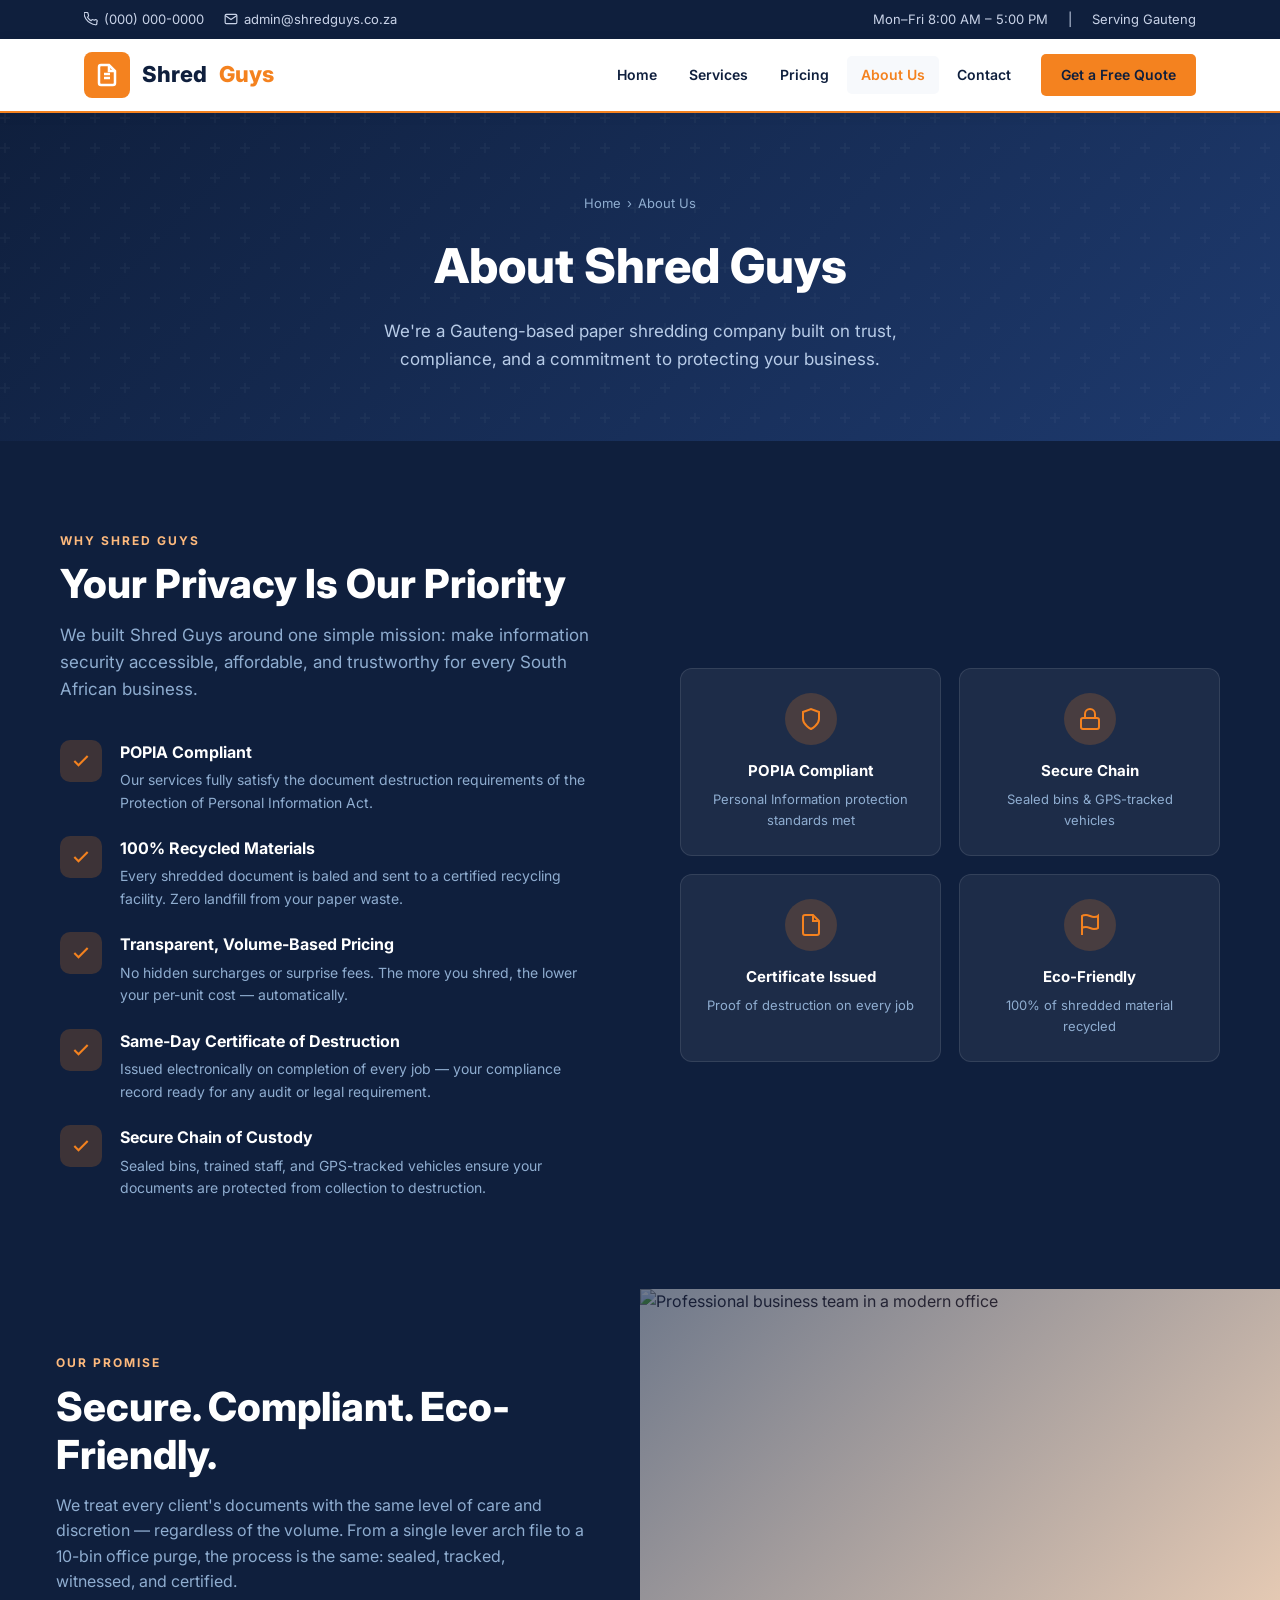
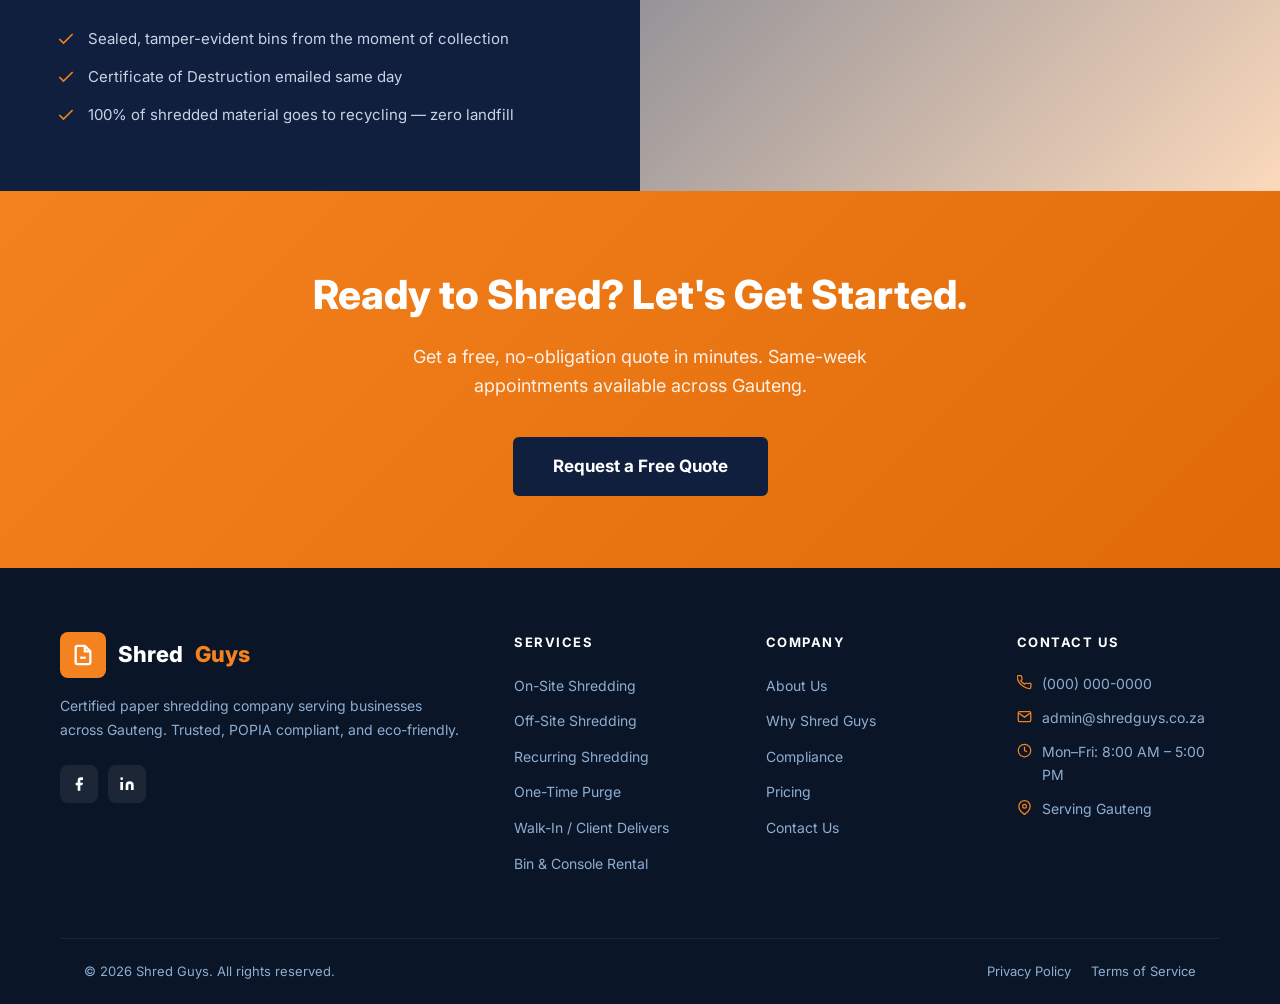
==== commit 2561a0db: "Update email to admin@, remove fake testimonials, DIN P-4 references, cert example, and compliance s" ====
--- a/about.html
+++ b/about.html
@@ -10,7 +10,7 @@
 </head>
 <body>
 
-  <div class="topbar"><div class="container"><div class="topbar-left"><span class="topbar-item"><svg width="14" height="14" fill="none" stroke="currentColor" stroke-width="2" viewBox="0 0 24 24"><path d="M22 16.92v3a2 2 0 01-2.18 2 19.79 19.79 0 01-8.63-3.07A19.5 19.5 0 013.07 11.5a19.79 19.79 0 01-3.07-8.67A2 2 0 012 .84h3a2 2 0 012 1.72c.127.96.361 1.903.7 2.81a2 2 0 01-.45 2.11L6.09 8.91a16 16 0 006 6l1.27-1.27a2 2 0 012.11-.45c.907.339 1.85.573 2.81.7A2 2 0 0122 16.92z"/></svg><a href="tel:+27000000000">(000) 000-0000</a></span><span class="topbar-item"><svg width="14" height="14" fill="none" stroke="currentColor" stroke-width="2" viewBox="0 0 24 24"><path d="M4 4h16c1.1 0 2 .9 2 2v12c0 1.1-.9 2-2 2H4c-1.1 0-2-.9-2-2V6c0-1.1.9-2 2-2z"/><polyline points="22,6 12,13 2,6"/></svg><a href="mailto:info@shredguys.co.za">info@shredguys.co.za</a></span></div><div class="topbar-right"><span>Mon–Fri 8:00 AM – 5:00 PM</span><span>|</span><span>Serving Gauteng</span></div></div></div>
+  <div class="topbar"><div class="container"><div class="topbar-left"><span class="topbar-item"><svg width="14" height="14" fill="none" stroke="currentColor" stroke-width="2" viewBox="0 0 24 24"><path d="M22 16.92v3a2 2 0 01-2.18 2 19.79 19.79 0 01-8.63-3.07A19.5 19.5 0 013.07 11.5a19.79 19.79 0 01-3.07-8.67A2 2 0 012 .84h3a2 2 0 012 1.72c.127.96.361 1.903.7 2.81a2 2 0 01-.45 2.11L6.09 8.91a16 16 0 006 6l1.27-1.27a2 2 0 012.11-.45c.907.339 1.85.573 2.81.7A2 2 0 0122 16.92z"/></svg><a href="tel:+27000000000">(000) 000-0000</a></span><span class="topbar-item"><svg width="14" height="14" fill="none" stroke="currentColor" stroke-width="2" viewBox="0 0 24 24"><path d="M4 4h16c1.1 0 2 .9 2 2v12c0 1.1-.9 2-2 2H4c-1.1 0-2-.9-2-2V6c0-1.1.9-2 2-2z"/><polyline points="22,6 12,13 2,6"/></svg><a href="mailto:admin@shredguys.co.za">admin@shredguys.co.za</a></span></div><div class="topbar-right"><span>Mon–Fri 8:00 AM – 5:00 PM</span><span>|</span><span>Serving Gauteng</span></div></div></div>
 
   <header>
     <div class="nav-inner">
@@ -69,8 +69,7 @@
       <p style="margin-top:14px">We treat every client's documents with the same level of care and discretion — regardless of the volume. From a single lever arch file to a 10-bin office purge, the process is the same: sealed, tracked, witnessed, and certified.</p>
       <div style="margin-top:32px;display:flex;flex-direction:column;gap:14px">
         <div style="display:flex;align-items:center;gap:12px;color:#c9d3e8;font-size:15px"><svg width="20" height="20" fill="none" stroke="var(--orange)" stroke-width="2" viewBox="0 0 24 24"><polyline points="20 6 9 17 4 12"/></svg>Sealed, tamper-evident bins from the moment of collection</div>
-        <div style="display:flex;align-items:center;gap:12px;color:#c9d3e8;font-size:15px"><svg width="20" height="20" fill="none" stroke="var(--orange)" stroke-width="2" viewBox="0 0 24 24"><polyline points="20 6 9 17 4 12"/></svg>DIN P-4 cross-cut security standard for off-site shredding</div>
-        <div style="display:flex;align-items:center;gap:12px;color:#c9d3e8;font-size:15px"><svg width="20" height="20" fill="none" stroke="var(--orange)" stroke-width="2" viewBox="0 0 24 24"><polyline points="20 6 9 17 4 12"/></svg>Certificate of Destruction emailed same day</div>
+<div style="display:flex;align-items:center;gap:12px;color:#c9d3e8;font-size:15px"><svg width="20" height="20" fill="none" stroke="var(--orange)" stroke-width="2" viewBox="0 0 24 24"><polyline points="20 6 9 17 4 12"/></svg>Certificate of Destruction emailed same day</div>
         <div style="display:flex;align-items:center;gap:12px;color:#c9d3e8;font-size:15px"><svg width="20" height="20" fill="none" stroke="var(--orange)" stroke-width="2" viewBox="0 0 24 24"><polyline points="20 6 9 17 4 12"/></svg>100% of shredded material goes to recycling — zero landfill</div>
       </div>
     </div>
@@ -79,67 +78,6 @@
       <div class="split-photo-overlay"></div>
     </div>
   </div>
-
-  <!-- Certificate of Destruction -->
-  <section class="certificate">
-    <div class="cert-of-dest">
-      <div class="cert-visual">
-        <div class="cert-logo-row"><div class="logo-icon"><svg width="20" height="20" fill="none" stroke="white" stroke-width="2.5" viewBox="0 0 24 24"><path d="M14 2H6a2 2 0 00-2 2v16a2 2 0 002 2h12a2 2 0 002-2V8z"/><polyline points="14 2 14 8 20 8"/></svg></div><span>Shred <span class="highlight">Guys</span></span></div>
-        <div class="cert-title-row"><h3>Certificate of Destruction</h3><p>Issued upon completion of shredding service</p></div>
-        <div class="cert-rows">
-          <div class="cert-row"><span>Client</span><strong>Your Company Name</strong></div>
-          <div class="cert-row"><span>Service Type</span><strong>Off-Site Shredding</strong></div>
-          <div class="cert-row"><span>Quantity</span><strong>10 × 240L Wheelie Bins</strong></div>
-          <div class="cert-row"><span>Security Level</span><strong>DIN P-4 Cross-Cut</strong></div>
-          <div class="cert-row"><span>Date</span><strong>01 June 2026</strong></div>
-        </div>
-        <div class="cert-stamp"><svg width="20" height="20" fill="none" stroke="currentColor" stroke-width="2" viewBox="0 0 24 24"><polyline points="20 6 9 17 4 12"/></svg>Documents Securely Destroyed &amp; Recycled</div>
-      </div>
-      <div>
-        <div class="section-label">Proof of Destruction</div>
-        <h2 class="section-title">Certificate of Destruction Included</h2>
-        <p class="section-sub">Upon completion of every shredding job, you will receive a Certificate of Destruction confirming that your documents have been securely and permanently destroyed.</p>
-        <div class="cert-points">
-          <div class="cert-point"><div class="cert-point-icon"><svg width="20" height="20" fill="none" stroke="var(--orange)" stroke-width="2" viewBox="0 0 24 24"><path d="M14 2H6a2 2 0 00-2 2v16a2 2 0 002 2h12a2 2 0 002-2V8z"/></svg></div><div><h4>Issued Same Day</h4><p>Electronically delivered as soon as your job is complete — no waiting.</p></div></div>
-          <div class="cert-point"><div class="cert-point-icon"><svg width="20" height="20" fill="none" stroke="var(--orange)" stroke-width="2" viewBox="0 0 24 24"><path d="M12 22s8-4 8-10V5l-8-3-8 3v7c0 6 8 10 8 10z"/></svg></div><div><h4>POPIA Audit Ready</h4><p>Satisfies your legal obligation under POPIA to properly dispose of personal information.</p></div></div>
-          <div class="cert-point"><div class="cert-point-icon"><svg width="20" height="20" fill="none" stroke="var(--orange)" stroke-width="2" viewBox="0 0 24 24"><rect x="3" y="11" width="18" height="11" rx="2"/><path d="M7 11V7a5 5 0 0110 0v4"/></svg></div><div><h4>Legally Recognised</h4><p>Accepted by auditors, insurers, and regulatory bodies as proof of compliant disposal.</p></div></div>
-        </div>
-      </div>
-    </div>
-  </section>
-
-  <!-- Compliance -->
-  <section class="compliance" id="compliance">
-    <div class="container">
-      <div class="text-center">
-        <div class="section-label">Regulatory Compliance</div>
-        <h2 class="section-title">We Help You Stay Compliant</h2>
-        <p class="section-sub" style="margin:14px auto 0">Shredding with Shred Guys satisfies the document destruction requirements of the following regulations.</p>
-      </div>
-      <div class="compliance-grid">
-        <div class="comp-badge">POPIA<span>Personal Information</span></div>
-        <div class="comp-badge">HIPAA<span>Health Information</span></div>
-        <div class="comp-badge">FACTA<span>Consumer Records</span></div>
-        <div class="comp-badge">GLBA<span>Financial Privacy</span></div>
-        <div class="comp-badge">SOX<span>Financial Reports</span></div>
-      </div>
-    </div>
-  </section>
-
-  <!-- Testimonials -->
-  <section class="testimonials">
-    <div class="container">
-      <div class="text-center">
-        <div class="section-label">Client Reviews</div>
-        <h2 class="section-title">Trusted by Businesses Across Gauteng</h2>
-      </div>
-      <div class="testimonials-grid">
-        <div class="testimonial-card"><div class="stars"><span class="star">★</span><span class="star">★</span><span class="star">★</span><span class="star">★</span><span class="star">★</span></div><blockquote>"Shred Guys showed up on time, were professional, and had everything done in under an hour. The Certificate of Destruction was in my inbox before they left the parking lot."</blockquote><div class="reviewer"><div class="reviewer-avatar">JT</div><div><div class="reviewer-name">James T.</div><div class="reviewer-title">Office Manager, Atlas Financial Group</div></div></div></div>
-        <div class="testimonial-card"><div class="stars"><span class="star">★</span><span class="star">★</span><span class="star">★</span><span class="star">★</span><span class="star">★</span></div><blockquote>"We've used Shred Guys for recurring service for two years. They're reliable, the pricing is exactly as quoted, and our POPIA audits have been seamless thanks to their documentation."</blockquote><div class="reviewer"><div class="reviewer-avatar">ML</div><div><div class="reviewer-name">Maria L.</div><div class="reviewer-title">Compliance Director, Coastal Medical Partners</div></div></div></div>
-        <div class="testimonial-card"><div class="stars"><span class="star">★</span><span class="star">★</span><span class="star">★</span><span class="star">★</span><span class="star">★</span></div><blockquote>"When we moved offices we had 30 years of old files. One call to Shred Guys, one visit, and it was all gone. No stress, no hassle — highly recommended."</blockquote><div class="reviewer"><div class="reviewer-avatar">RW</div><div><div class="reviewer-name">Robert W.</div><div class="reviewer-title">Principal, Harborview Law Firm</div></div></div></div>
-      </div>
-    </div>
-  </section>
 
   <section class="cta-banner">
     <h2>Ready to Shred? Let's Get Started.</h2>
@@ -152,7 +90,7 @@
       <div class="footer-brand"><a href="index.html" class="logo"><div class="logo-icon"><svg width="22" height="22" fill="none" stroke="white" stroke-width="2.5" viewBox="0 0 24 24"><path d="M14 2H6a2 2 0 00-2 2v16a2 2 0 002 2h12a2 2 0 002-2V8z"/><polyline points="14 2 14 8 20 8"/><line x1="9" y1="15" x2="15" y2="15"/></svg></div>Shred <span class="highlight">Guys</span></a><p>Certified paper shredding company serving businesses across Gauteng. Trusted, POPIA compliant, and eco-friendly.</p><div class="footer-social"><a href="#" class="social-btn"><svg width="16" height="16" fill="currentColor" viewBox="0 0 24 24"><path d="M18 2h-3a5 5 0 00-5 5v3H7v4h3v8h4v-8h3l1-4h-4V7a1 1 0 011-1h3z"/></svg></a><a href="#" class="social-btn"><svg width="16" height="16" fill="currentColor" viewBox="0 0 24 24"><path d="M16 8a6 6 0 016 6v7h-4v-7a2 2 0 00-2-2 2 2 0 00-2 2v7h-4v-7a6 6 0 016-6zM2 9h4v12H2z"/><circle cx="4" cy="4" r="2"/></svg></a></div></div>
       <div><h4>Services</h4><ul><li><a href="services.html">On-Site Shredding</a></li><li><a href="services.html">Off-Site Shredding</a></li><li><a href="services.html">Recurring Shredding</a></li><li><a href="services.html">One-Time Purge</a></li><li><a href="services.html">Walk-In / Client Delivers</a></li><li><a href="services.html">Bin &amp; Console Rental</a></li></ul></div>
       <div><h4>Company</h4><ul><li><a href="about.html">About Us</a></li><li><a href="about.html">Why Shred Guys</a></li><li><a href="about.html">Compliance</a></li><li><a href="pricing.html">Pricing</a></li><li><a href="contact.html">Contact Us</a></li></ul></div>
-      <div><h4>Contact Us</h4><ul class="footer-contact"><li><svg width="15" height="15" fill="none" stroke="currentColor" stroke-width="2" viewBox="0 0 24 24"><path d="M22 16.92v3a2 2 0 01-2.18 2 19.79 19.79 0 01-8.63-3.07A19.5 19.5 0 013.07 11.5 19.79 19.79 0 01.4 2.83 2 2 0 012.4.84h3a2 2 0 012 1.72c.127.96.361 1.903.7 2.81a2 2 0 01-.45 2.11L6.09 8.91a16 16 0 006 6l1.27-1.27a2 2 0 012.11-.45c.907.339 1.85.573 2.81.7A2 2 0 0122 16.92z"/></svg><a href="tel:+27000000000">(000) 000-0000</a></li><li><svg width="15" height="15" fill="none" stroke="currentColor" stroke-width="2" viewBox="0 0 24 24"><path d="M4 4h16c1.1 0 2 .9 2 2v12c0 1.1-.9 2-2 2H4c-1.1 0-2-.9-2-2V6c0-1.1.9-2 2-2z"/><polyline points="22,6 12,13 2,6"/></svg><a href="mailto:info@shredguys.co.za">info@shredguys.co.za</a></li><li><svg width="15" height="15" fill="none" stroke="currentColor" stroke-width="2" viewBox="0 0 24 24"><circle cx="12" cy="12" r="10"/><polyline points="12 6 12 12 16 14"/></svg>Mon–Fri: 8:00 AM – 5:00 PM</li><li><svg width="15" height="15" fill="none" stroke="currentColor" stroke-width="2" viewBox="0 0 24 24"><path d="M21 10c0 7-9 13-9 13S3 17 3 10a9 9 0 0118 0z"/><circle cx="12" cy="10" r="3"/></svg>Serving Gauteng</li></ul></div>
+      <div><h4>Contact Us</h4><ul class="footer-contact"><li><svg width="15" height="15" fill="none" stroke="currentColor" stroke-width="2" viewBox="0 0 24 24"><path d="M22 16.92v3a2 2 0 01-2.18 2 19.79 19.79 0 01-8.63-3.07A19.5 19.5 0 013.07 11.5 19.79 19.79 0 01.4 2.83 2 2 0 012.4.84h3a2 2 0 012 1.72c.127.96.361 1.903.7 2.81a2 2 0 01-.45 2.11L6.09 8.91a16 16 0 006 6l1.27-1.27a2 2 0 012.11-.45c.907.339 1.85.573 2.81.7A2 2 0 0122 16.92z"/></svg><a href="tel:+27000000000">(000) 000-0000</a></li><li><svg width="15" height="15" fill="none" stroke="currentColor" stroke-width="2" viewBox="0 0 24 24"><path d="M4 4h16c1.1 0 2 .9 2 2v12c0 1.1-.9 2-2 2H4c-1.1 0-2-.9-2-2V6c0-1.1.9-2 2-2z"/><polyline points="22,6 12,13 2,6"/></svg><a href="mailto:admin@shredguys.co.za">admin@shredguys.co.za</a></li><li><svg width="15" height="15" fill="none" stroke="currentColor" stroke-width="2" viewBox="0 0 24 24"><circle cx="12" cy="12" r="10"/><polyline points="12 6 12 12 16 14"/></svg>Mon–Fri: 8:00 AM – 5:00 PM</li><li><svg width="15" height="15" fill="none" stroke="currentColor" stroke-width="2" viewBox="0 0 24 24"><path d="M21 10c0 7-9 13-9 13S3 17 3 10a9 9 0 0118 0z"/><circle cx="12" cy="10" r="3"/></svg>Serving Gauteng</li></ul></div>
     </div>
     <div class="footer-bottom"><span>© 2026 Shred Guys. All rights reserved.</span><div class="footer-bottom-links"><a href="#">Privacy Policy</a><a href="#">Terms of Service</a></div></div>
   </footer>
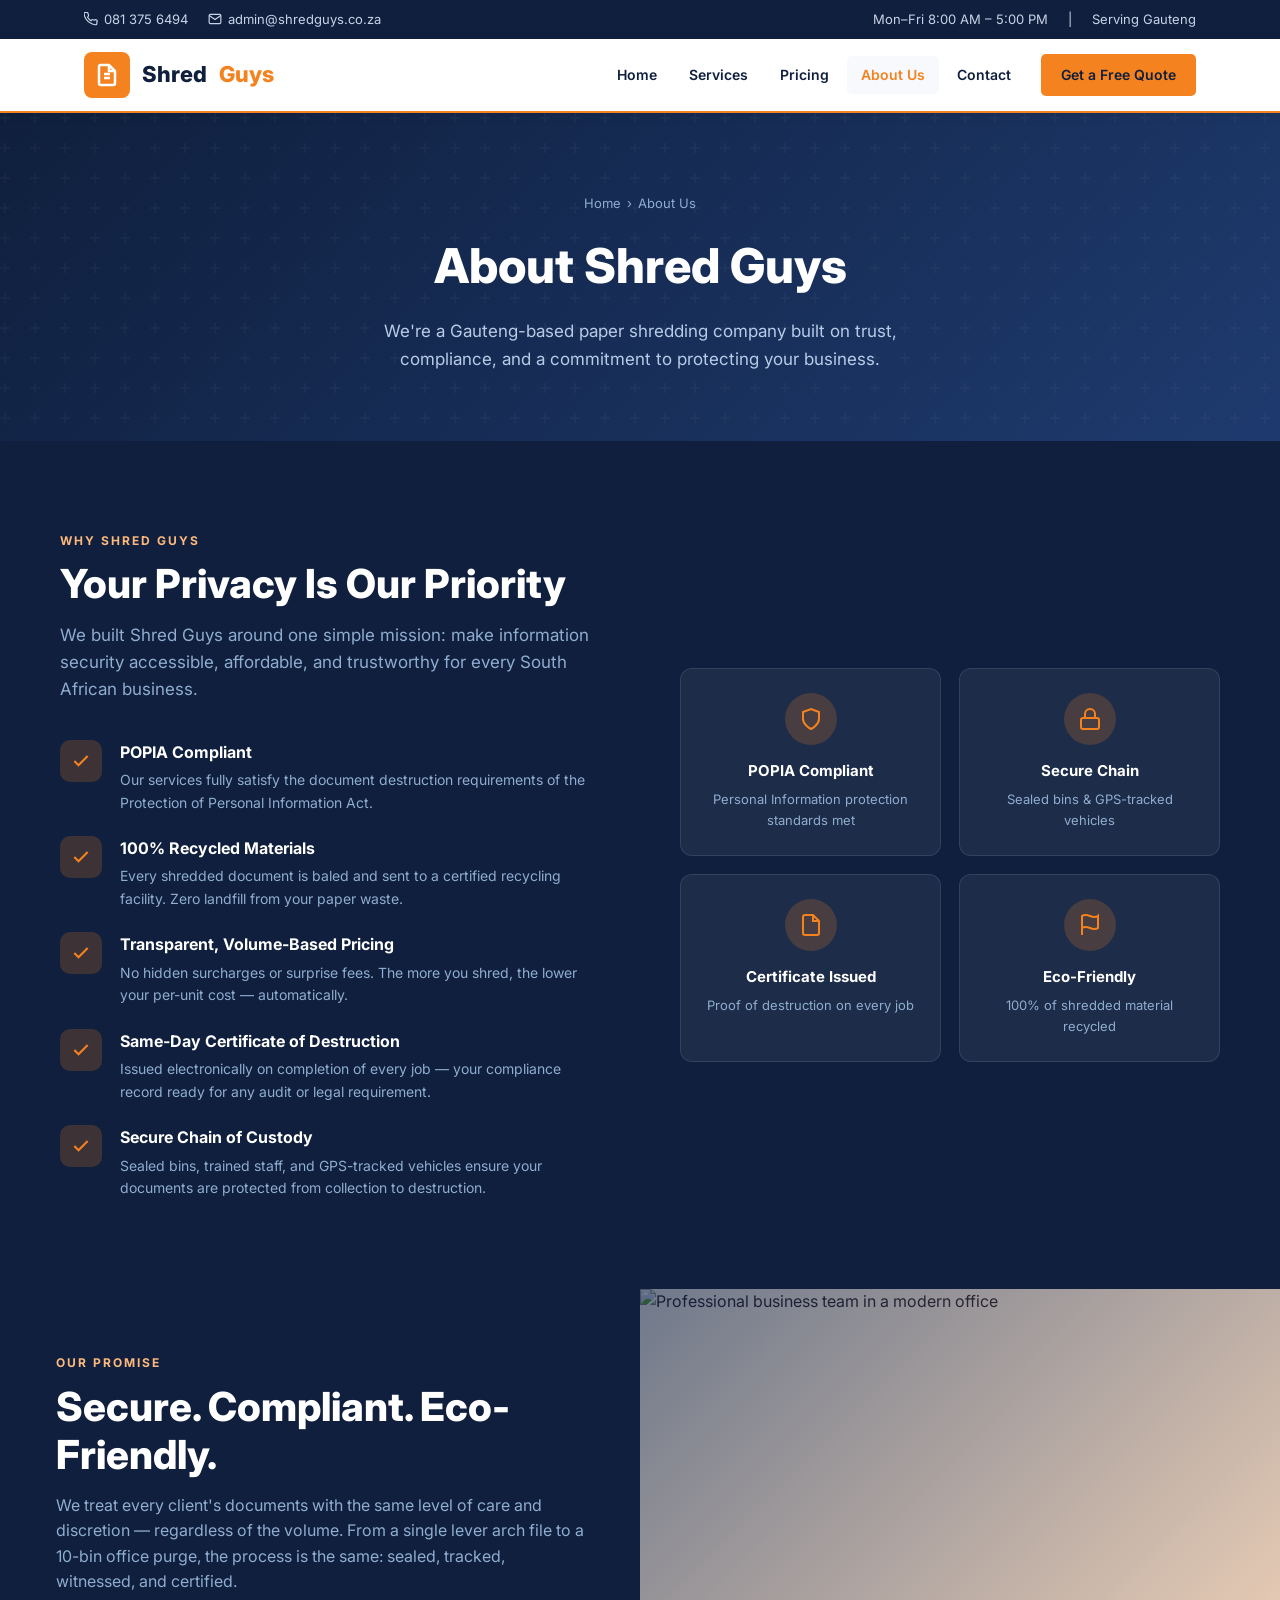
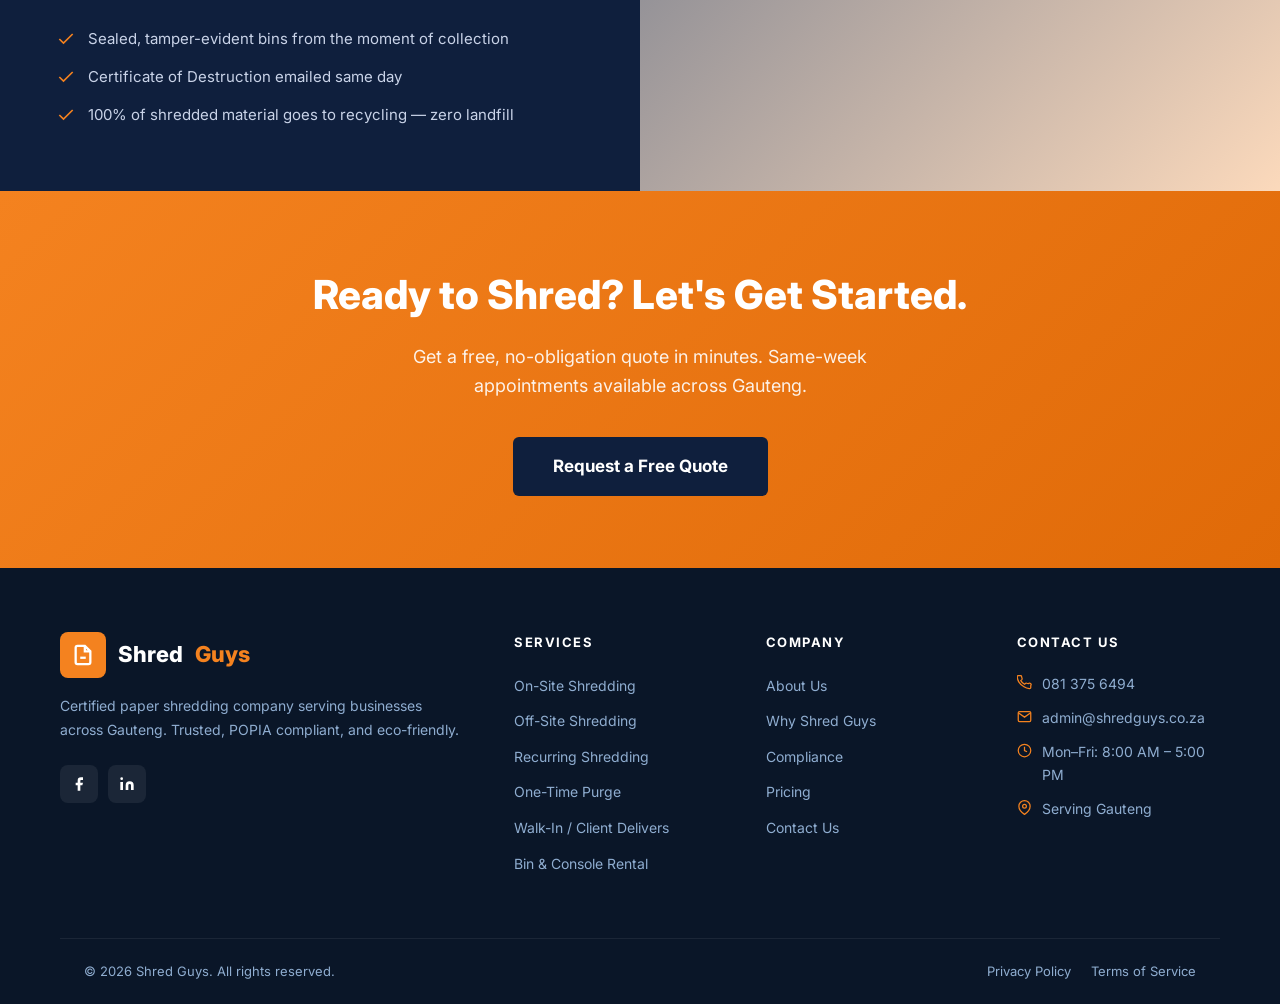
==== commit 3ae5f4cb: "Make logo one word (ShredGuys) and update phone to 081 375 6494 Co-Authored-By: Claude Sonnet 4.6 <n" ====
--- a/about.html
+++ b/about.html
@@ -10,11 +10,11 @@
 </head>
 <body>
 
-  <div class="topbar"><div class="container"><div class="topbar-left"><span class="topbar-item"><svg width="14" height="14" fill="none" stroke="currentColor" stroke-width="2" viewBox="0 0 24 24"><path d="M22 16.92v3a2 2 0 01-2.18 2 19.79 19.79 0 01-8.63-3.07A19.5 19.5 0 013.07 11.5a19.79 19.79 0 01-3.07-8.67A2 2 0 012 .84h3a2 2 0 012 1.72c.127.96.361 1.903.7 2.81a2 2 0 01-.45 2.11L6.09 8.91a16 16 0 006 6l1.27-1.27a2 2 0 012.11-.45c.907.339 1.85.573 2.81.7A2 2 0 0122 16.92z"/></svg><a href="tel:+27000000000">(000) 000-0000</a></span><span class="topbar-item"><svg width="14" height="14" fill="none" stroke="currentColor" stroke-width="2" viewBox="0 0 24 24"><path d="M4 4h16c1.1 0 2 .9 2 2v12c0 1.1-.9 2-2 2H4c-1.1 0-2-.9-2-2V6c0-1.1.9-2 2-2z"/><polyline points="22,6 12,13 2,6"/></svg><a href="mailto:admin@shredguys.co.za">admin@shredguys.co.za</a></span></div><div class="topbar-right"><span>Mon–Fri 8:00 AM – 5:00 PM</span><span>|</span><span>Serving Gauteng</span></div></div></div>
+  <div class="topbar"><div class="container"><div class="topbar-left"><span class="topbar-item"><svg width="14" height="14" fill="none" stroke="currentColor" stroke-width="2" viewBox="0 0 24 24"><path d="M22 16.92v3a2 2 0 01-2.18 2 19.79 19.79 0 01-8.63-3.07A19.5 19.5 0 013.07 11.5a19.79 19.79 0 01-3.07-8.67A2 2 0 012 .84h3a2 2 0 012 1.72c.127.96.361 1.903.7 2.81a2 2 0 01-.45 2.11L6.09 8.91a16 16 0 006 6l1.27-1.27a2 2 0 012.11-.45c.907.339 1.85.573 2.81.7A2 2 0 0122 16.92z"/></svg><a href="tel:+27813756494">081 375 6494</a></span><span class="topbar-item"><svg width="14" height="14" fill="none" stroke="currentColor" stroke-width="2" viewBox="0 0 24 24"><path d="M4 4h16c1.1 0 2 .9 2 2v12c0 1.1-.9 2-2 2H4c-1.1 0-2-.9-2-2V6c0-1.1.9-2 2-2z"/><polyline points="22,6 12,13 2,6"/></svg><a href="mailto:admin@shredguys.co.za">admin@shredguys.co.za</a></span></div><div class="topbar-right"><span>Mon–Fri 8:00 AM – 5:00 PM</span><span>|</span><span>Serving Gauteng</span></div></div></div>
 
   <header>
     <div class="nav-inner">
-      <a href="index.html" class="logo"><div class="logo-icon"><svg width="24" height="24" fill="none" stroke="white" stroke-width="2.5" viewBox="0 0 24 24"><path d="M14 2H6a2 2 0 00-2 2v16a2 2 0 002 2h12a2 2 0 002-2V8z"/><polyline points="14 2 14 8 20 8"/><line x1="9" y1="15" x2="15" y2="15"/><line x1="9" y1="11" x2="15" y2="11"/></svg></div>Shred <span class="highlight">Guys</span></a>
+      <a href="index.html" class="logo"><div class="logo-icon"><svg width="24" height="24" fill="none" stroke="white" stroke-width="2.5" viewBox="0 0 24 24"><path d="M14 2H6a2 2 0 00-2 2v16a2 2 0 002 2h12a2 2 0 002-2V8z"/><polyline points="14 2 14 8 20 8"/><line x1="9" y1="15" x2="15" y2="15"/><line x1="9" y1="11" x2="15" y2="11"/></svg></div>Shred<span class="highlight">Guys</span></a>
       <nav>
         <a href="index.html" class="nav-link">Home</a>
         <a href="services.html" class="nav-link">Services</a>
@@ -87,10 +87,10 @@
 
   <footer>
     <div class="footer-grid">
-      <div class="footer-brand"><a href="index.html" class="logo"><div class="logo-icon"><svg width="22" height="22" fill="none" stroke="white" stroke-width="2.5" viewBox="0 0 24 24"><path d="M14 2H6a2 2 0 00-2 2v16a2 2 0 002 2h12a2 2 0 002-2V8z"/><polyline points="14 2 14 8 20 8"/><line x1="9" y1="15" x2="15" y2="15"/></svg></div>Shred <span class="highlight">Guys</span></a><p>Certified paper shredding company serving businesses across Gauteng. Trusted, POPIA compliant, and eco-friendly.</p><div class="footer-social"><a href="#" class="social-btn"><svg width="16" height="16" fill="currentColor" viewBox="0 0 24 24"><path d="M18 2h-3a5 5 0 00-5 5v3H7v4h3v8h4v-8h3l1-4h-4V7a1 1 0 011-1h3z"/></svg></a><a href="#" class="social-btn"><svg width="16" height="16" fill="currentColor" viewBox="0 0 24 24"><path d="M16 8a6 6 0 016 6v7h-4v-7a2 2 0 00-2-2 2 2 0 00-2 2v7h-4v-7a6 6 0 016-6zM2 9h4v12H2z"/><circle cx="4" cy="4" r="2"/></svg></a></div></div>
+      <div class="footer-brand"><a href="index.html" class="logo"><div class="logo-icon"><svg width="22" height="22" fill="none" stroke="white" stroke-width="2.5" viewBox="0 0 24 24"><path d="M14 2H6a2 2 0 00-2 2v16a2 2 0 002 2h12a2 2 0 002-2V8z"/><polyline points="14 2 14 8 20 8"/><line x1="9" y1="15" x2="15" y2="15"/></svg></div>Shred<span class="highlight">Guys</span></a><p>Certified paper shredding company serving businesses across Gauteng. Trusted, POPIA compliant, and eco-friendly.</p><div class="footer-social"><a href="#" class="social-btn"><svg width="16" height="16" fill="currentColor" viewBox="0 0 24 24"><path d="M18 2h-3a5 5 0 00-5 5v3H7v4h3v8h4v-8h3l1-4h-4V7a1 1 0 011-1h3z"/></svg></a><a href="#" class="social-btn"><svg width="16" height="16" fill="currentColor" viewBox="0 0 24 24"><path d="M16 8a6 6 0 016 6v7h-4v-7a2 2 0 00-2-2 2 2 0 00-2 2v7h-4v-7a6 6 0 016-6zM2 9h4v12H2z"/><circle cx="4" cy="4" r="2"/></svg></a></div></div>
       <div><h4>Services</h4><ul><li><a href="services.html">On-Site Shredding</a></li><li><a href="services.html">Off-Site Shredding</a></li><li><a href="services.html">Recurring Shredding</a></li><li><a href="services.html">One-Time Purge</a></li><li><a href="services.html">Walk-In / Client Delivers</a></li><li><a href="services.html">Bin &amp; Console Rental</a></li></ul></div>
       <div><h4>Company</h4><ul><li><a href="about.html">About Us</a></li><li><a href="about.html">Why Shred Guys</a></li><li><a href="about.html">Compliance</a></li><li><a href="pricing.html">Pricing</a></li><li><a href="contact.html">Contact Us</a></li></ul></div>
-      <div><h4>Contact Us</h4><ul class="footer-contact"><li><svg width="15" height="15" fill="none" stroke="currentColor" stroke-width="2" viewBox="0 0 24 24"><path d="M22 16.92v3a2 2 0 01-2.18 2 19.79 19.79 0 01-8.63-3.07A19.5 19.5 0 013.07 11.5 19.79 19.79 0 01.4 2.83 2 2 0 012.4.84h3a2 2 0 012 1.72c.127.96.361 1.903.7 2.81a2 2 0 01-.45 2.11L6.09 8.91a16 16 0 006 6l1.27-1.27a2 2 0 012.11-.45c.907.339 1.85.573 2.81.7A2 2 0 0122 16.92z"/></svg><a href="tel:+27000000000">(000) 000-0000</a></li><li><svg width="15" height="15" fill="none" stroke="currentColor" stroke-width="2" viewBox="0 0 24 24"><path d="M4 4h16c1.1 0 2 .9 2 2v12c0 1.1-.9 2-2 2H4c-1.1 0-2-.9-2-2V6c0-1.1.9-2 2-2z"/><polyline points="22,6 12,13 2,6"/></svg><a href="mailto:admin@shredguys.co.za">admin@shredguys.co.za</a></li><li><svg width="15" height="15" fill="none" stroke="currentColor" stroke-width="2" viewBox="0 0 24 24"><circle cx="12" cy="12" r="10"/><polyline points="12 6 12 12 16 14"/></svg>Mon–Fri: 8:00 AM – 5:00 PM</li><li><svg width="15" height="15" fill="none" stroke="currentColor" stroke-width="2" viewBox="0 0 24 24"><path d="M21 10c0 7-9 13-9 13S3 17 3 10a9 9 0 0118 0z"/><circle cx="12" cy="10" r="3"/></svg>Serving Gauteng</li></ul></div>
+      <div><h4>Contact Us</h4><ul class="footer-contact"><li><svg width="15" height="15" fill="none" stroke="currentColor" stroke-width="2" viewBox="0 0 24 24"><path d="M22 16.92v3a2 2 0 01-2.18 2 19.79 19.79 0 01-8.63-3.07A19.5 19.5 0 013.07 11.5 19.79 19.79 0 01.4 2.83 2 2 0 012.4.84h3a2 2 0 012 1.72c.127.96.361 1.903.7 2.81a2 2 0 01-.45 2.11L6.09 8.91a16 16 0 006 6l1.27-1.27a2 2 0 012.11-.45c.907.339 1.85.573 2.81.7A2 2 0 0122 16.92z"/></svg><a href="tel:+27813756494">081 375 6494</a></li><li><svg width="15" height="15" fill="none" stroke="currentColor" stroke-width="2" viewBox="0 0 24 24"><path d="M4 4h16c1.1 0 2 .9 2 2v12c0 1.1-.9 2-2 2H4c-1.1 0-2-.9-2-2V6c0-1.1.9-2 2-2z"/><polyline points="22,6 12,13 2,6"/></svg><a href="mailto:admin@shredguys.co.za">admin@shredguys.co.za</a></li><li><svg width="15" height="15" fill="none" stroke="currentColor" stroke-width="2" viewBox="0 0 24 24"><circle cx="12" cy="12" r="10"/><polyline points="12 6 12 12 16 14"/></svg>Mon–Fri: 8:00 AM – 5:00 PM</li><li><svg width="15" height="15" fill="none" stroke="currentColor" stroke-width="2" viewBox="0 0 24 24"><path d="M21 10c0 7-9 13-9 13S3 17 3 10a9 9 0 0118 0z"/><circle cx="12" cy="10" r="3"/></svg>Serving Gauteng</li></ul></div>
     </div>
     <div class="footer-bottom"><span>© 2026 Shred Guys. All rights reserved.</span><div class="footer-bottom-links"><a href="#">Privacy Policy</a><a href="#">Terms of Service</a></div></div>
   </footer>
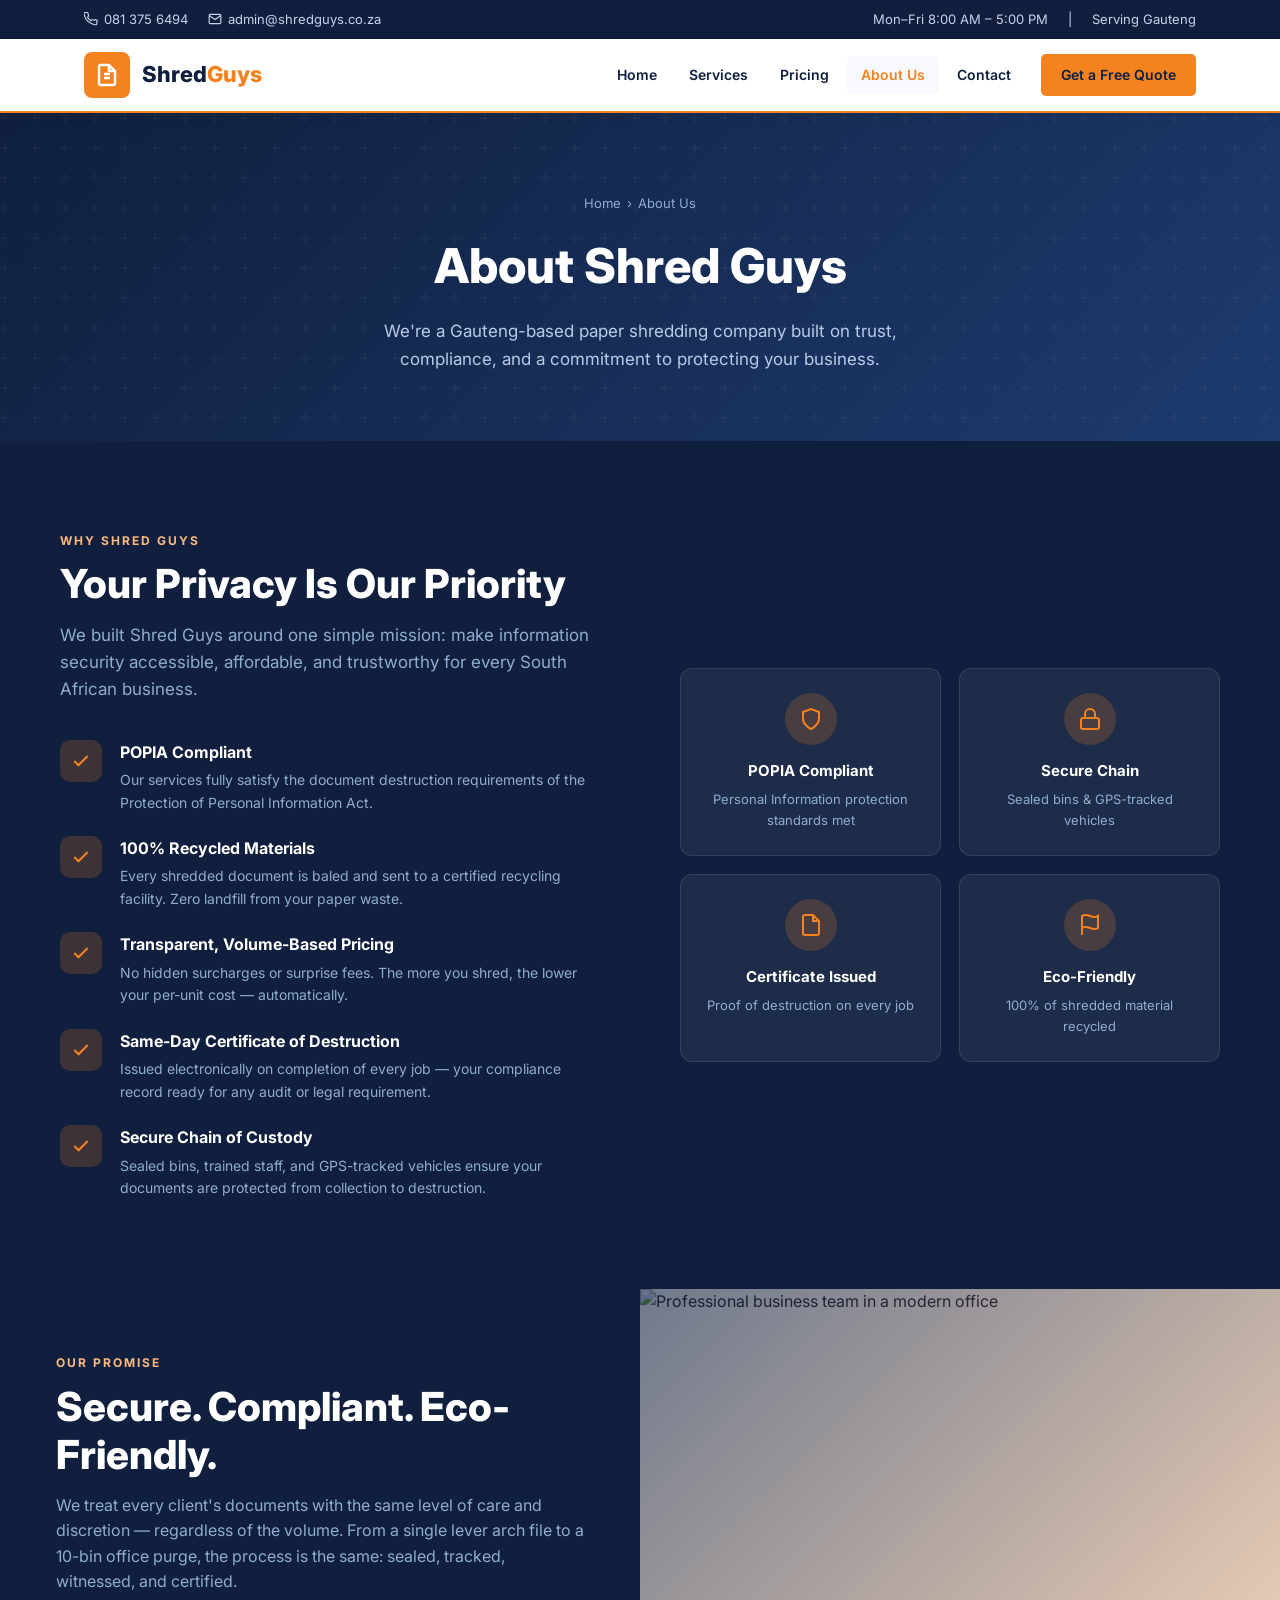
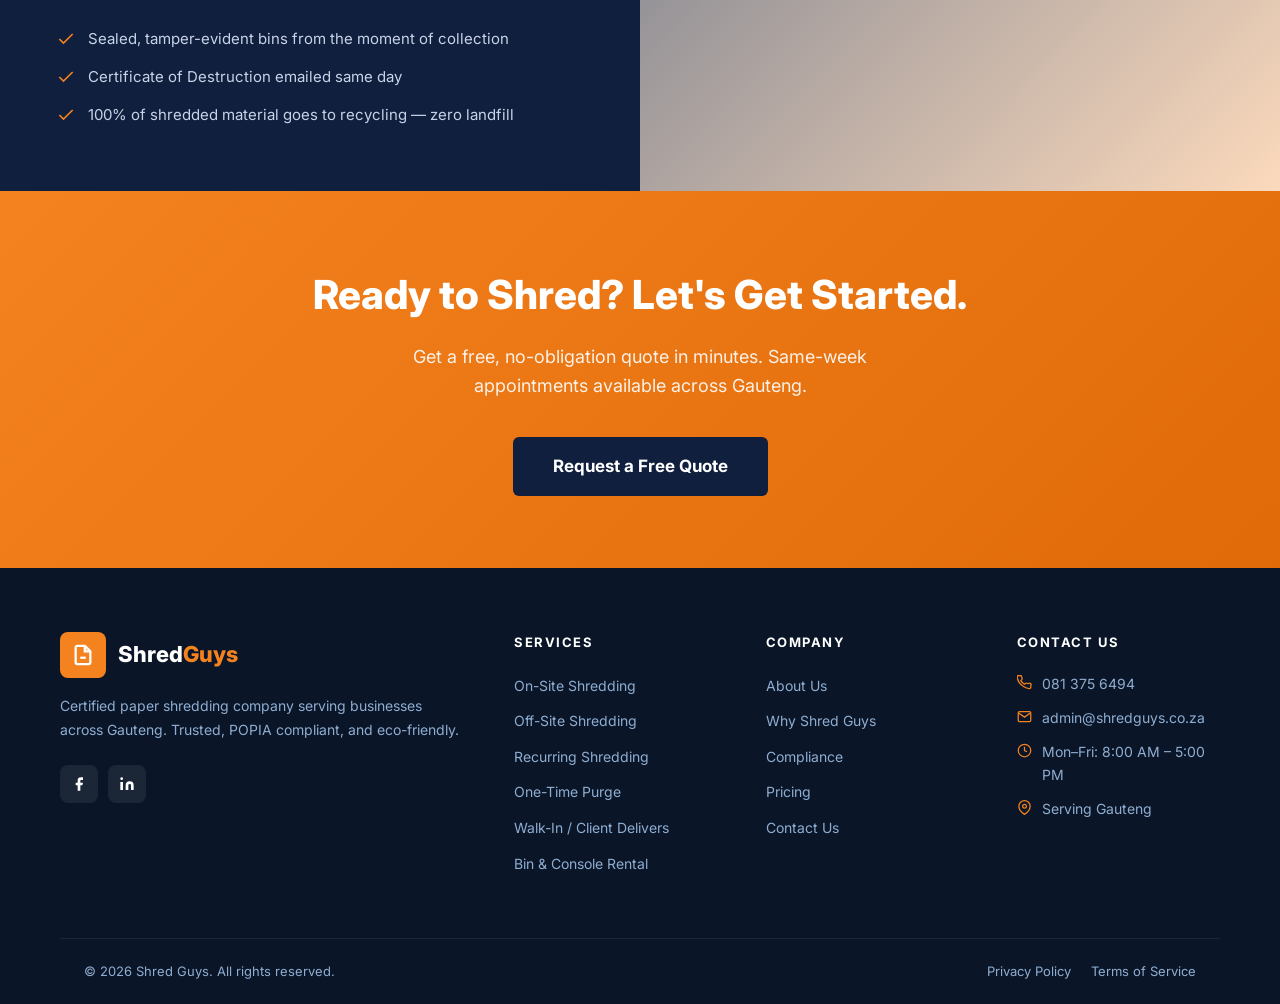
==== commit 42c6125a: "Fix logo to one word, update phone, wire forms to Formspree Co-Authored-By: Claude Sonnet 4.6 <norep" ====
--- a/about.html
+++ b/about.html
@@ -14,7 +14,7 @@
 
   <header>
     <div class="nav-inner">
-      <a href="index.html" class="logo"><div class="logo-icon"><svg width="24" height="24" fill="none" stroke="white" stroke-width="2.5" viewBox="0 0 24 24"><path d="M14 2H6a2 2 0 00-2 2v16a2 2 0 002 2h12a2 2 0 002-2V8z"/><polyline points="14 2 14 8 20 8"/><line x1="9" y1="15" x2="15" y2="15"/><line x1="9" y1="11" x2="15" y2="11"/></svg></div>Shred<span class="highlight">Guys</span></a>
+      <a href="index.html" class="logo"><div class="logo-icon"><svg width="24" height="24" fill="none" stroke="white" stroke-width="2.5" viewBox="0 0 24 24"><path d="M14 2H6a2 2 0 00-2 2v16a2 2 0 002 2h12a2 2 0 002-2V8z"/><polyline points="14 2 14 8 20 8"/><line x1="9" y1="15" x2="15" y2="15"/><line x1="9" y1="11" x2="15" y2="11"/></svg></div><span>Shred<span class="highlight">Guys</span></span></a>
       <nav>
         <a href="index.html" class="nav-link">Home</a>
         <a href="services.html" class="nav-link">Services</a>
@@ -87,7 +87,7 @@
 
   <footer>
     <div class="footer-grid">
-      <div class="footer-brand"><a href="index.html" class="logo"><div class="logo-icon"><svg width="22" height="22" fill="none" stroke="white" stroke-width="2.5" viewBox="0 0 24 24"><path d="M14 2H6a2 2 0 00-2 2v16a2 2 0 002 2h12a2 2 0 002-2V8z"/><polyline points="14 2 14 8 20 8"/><line x1="9" y1="15" x2="15" y2="15"/></svg></div>Shred<span class="highlight">Guys</span></a><p>Certified paper shredding company serving businesses across Gauteng. Trusted, POPIA compliant, and eco-friendly.</p><div class="footer-social"><a href="#" class="social-btn"><svg width="16" height="16" fill="currentColor" viewBox="0 0 24 24"><path d="M18 2h-3a5 5 0 00-5 5v3H7v4h3v8h4v-8h3l1-4h-4V7a1 1 0 011-1h3z"/></svg></a><a href="#" class="social-btn"><svg width="16" height="16" fill="currentColor" viewBox="0 0 24 24"><path d="M16 8a6 6 0 016 6v7h-4v-7a2 2 0 00-2-2 2 2 0 00-2 2v7h-4v-7a6 6 0 016-6zM2 9h4v12H2z"/><circle cx="4" cy="4" r="2"/></svg></a></div></div>
+      <div class="footer-brand"><a href="index.html" class="logo"><div class="logo-icon"><svg width="22" height="22" fill="none" stroke="white" stroke-width="2.5" viewBox="0 0 24 24"><path d="M14 2H6a2 2 0 00-2 2v16a2 2 0 002 2h12a2 2 0 002-2V8z"/><polyline points="14 2 14 8 20 8"/><line x1="9" y1="15" x2="15" y2="15"/></svg></div><span>Shred<span class="highlight">Guys</span></span></a><p>Certified paper shredding company serving businesses across Gauteng. Trusted, POPIA compliant, and eco-friendly.</p><div class="footer-social"><a href="#" class="social-btn"><svg width="16" height="16" fill="currentColor" viewBox="0 0 24 24"><path d="M18 2h-3a5 5 0 00-5 5v3H7v4h3v8h4v-8h3l1-4h-4V7a1 1 0 011-1h3z"/></svg></a><a href="#" class="social-btn"><svg width="16" height="16" fill="currentColor" viewBox="0 0 24 24"><path d="M16 8a6 6 0 016 6v7h-4v-7a2 2 0 00-2-2 2 2 0 00-2 2v7h-4v-7a6 6 0 016-6zM2 9h4v12H2z"/><circle cx="4" cy="4" r="2"/></svg></a></div></div>
       <div><h4>Services</h4><ul><li><a href="services.html">On-Site Shredding</a></li><li><a href="services.html">Off-Site Shredding</a></li><li><a href="services.html">Recurring Shredding</a></li><li><a href="services.html">One-Time Purge</a></li><li><a href="services.html">Walk-In / Client Delivers</a></li><li><a href="services.html">Bin &amp; Console Rental</a></li></ul></div>
       <div><h4>Company</h4><ul><li><a href="about.html">About Us</a></li><li><a href="about.html">Why Shred Guys</a></li><li><a href="about.html">Compliance</a></li><li><a href="pricing.html">Pricing</a></li><li><a href="contact.html">Contact Us</a></li></ul></div>
       <div><h4>Contact Us</h4><ul class="footer-contact"><li><svg width="15" height="15" fill="none" stroke="currentColor" stroke-width="2" viewBox="0 0 24 24"><path d="M22 16.92v3a2 2 0 01-2.18 2 19.79 19.79 0 01-8.63-3.07A19.5 19.5 0 013.07 11.5 19.79 19.79 0 01.4 2.83 2 2 0 012.4.84h3a2 2 0 012 1.72c.127.96.361 1.903.7 2.81a2 2 0 01-.45 2.11L6.09 8.91a16 16 0 006 6l1.27-1.27a2 2 0 012.11-.45c.907.339 1.85.573 2.81.7A2 2 0 0122 16.92z"/></svg><a href="tel:+27813756494">081 375 6494</a></li><li><svg width="15" height="15" fill="none" stroke="currentColor" stroke-width="2" viewBox="0 0 24 24"><path d="M4 4h16c1.1 0 2 .9 2 2v12c0 1.1-.9 2-2 2H4c-1.1 0-2-.9-2-2V6c0-1.1.9-2 2-2z"/><polyline points="22,6 12,13 2,6"/></svg><a href="mailto:admin@shredguys.co.za">admin@shredguys.co.za</a></li><li><svg width="15" height="15" fill="none" stroke="currentColor" stroke-width="2" viewBox="0 0 24 24"><circle cx="12" cy="12" r="10"/><polyline points="12 6 12 12 16 14"/></svg>Mon–Fri: 8:00 AM – 5:00 PM</li><li><svg width="15" height="15" fill="none" stroke="currentColor" stroke-width="2" viewBox="0 0 24 24"><path d="M21 10c0 7-9 13-9 13S3 17 3 10a9 9 0 0118 0z"/><circle cx="12" cy="10" r="3"/></svg>Serving Gauteng</li></ul></div>
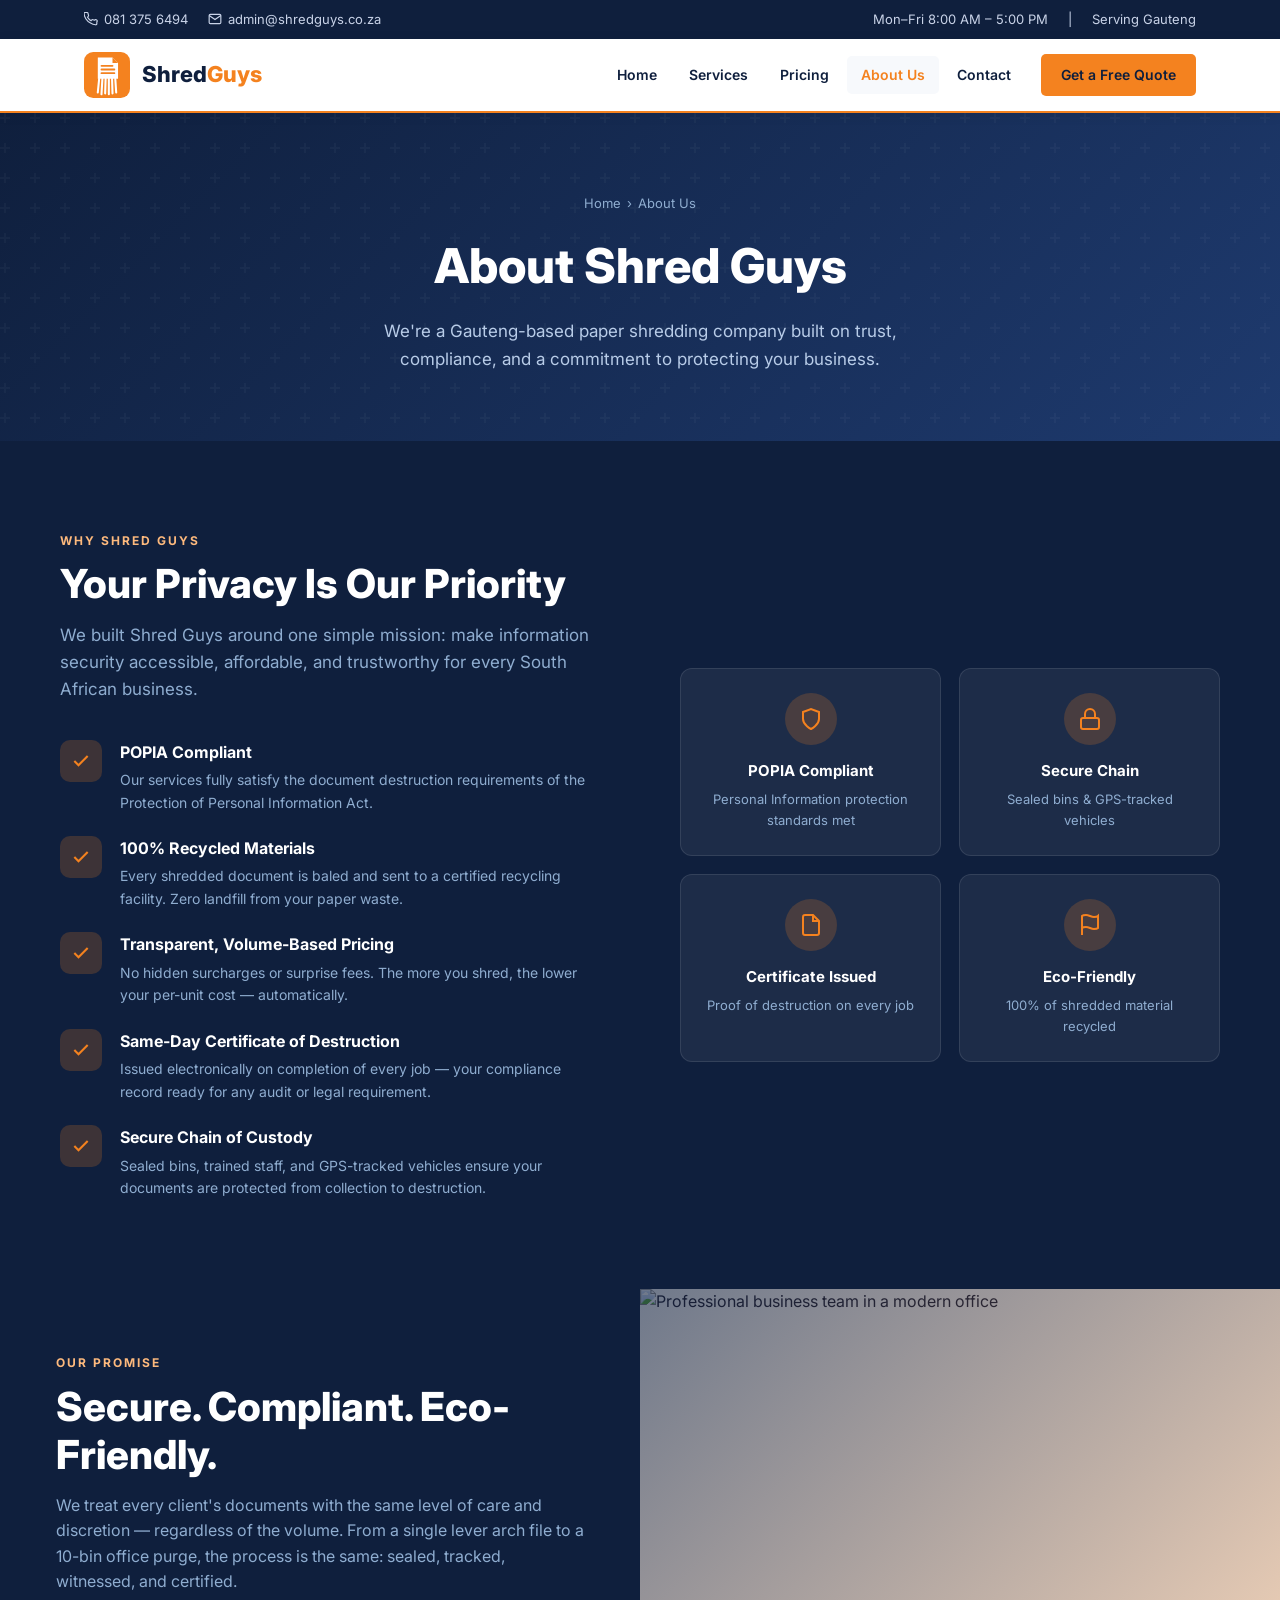
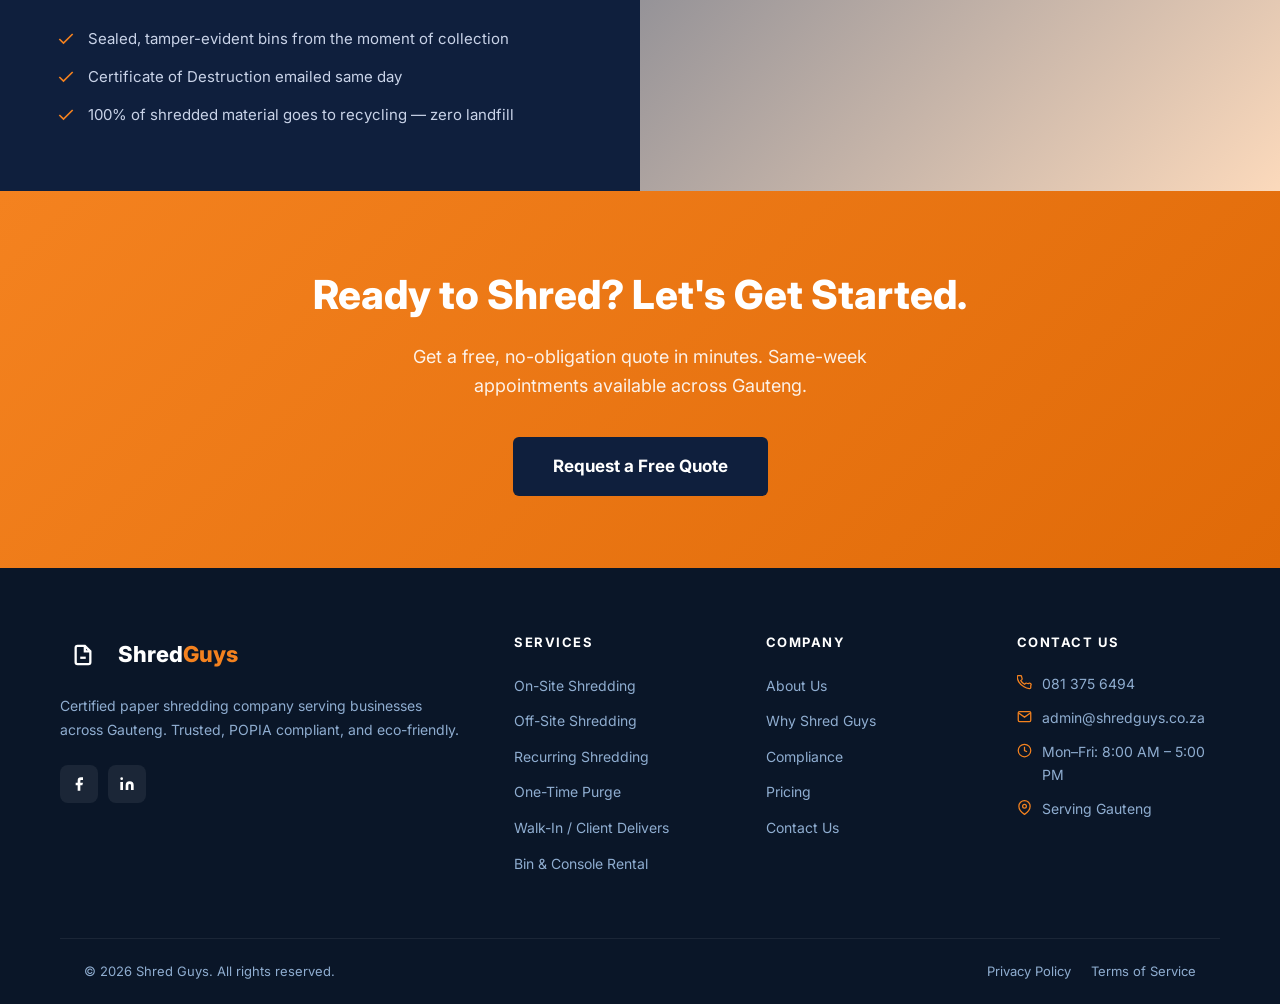
==== commit e037a039: "Replace logo icon with shredder document SVG matching brand logo Co-Authored-By: Claude Sonnet 4.6 <" ====
--- a/about.html
+++ b/about.html
@@ -14,7 +14,7 @@
 
   <header>
     <div class="nav-inner">
-      <a href="index.html" class="logo"><div class="logo-icon"><svg width="24" height="24" fill="none" stroke="white" stroke-width="2.5" viewBox="0 0 24 24"><path d="M14 2H6a2 2 0 00-2 2v16a2 2 0 002 2h12a2 2 0 002-2V8z"/><polyline points="14 2 14 8 20 8"/><line x1="9" y1="15" x2="15" y2="15"/><line x1="9" y1="11" x2="15" y2="11"/></svg></div><span>Shred<span class="highlight">Guys</span></span></a>
+      <a href="index.html" class="logo"><div class="logo-icon"><svg width="46" height="46" viewBox="0 0 100 100" xmlns="http://www.w3.org/2000/svg"><rect width="100" height="100" rx="20" fill="#f4821f"/><polygon points="30,12 62,12 74,24 74,58 30,58" fill="white"/><polygon points="62,12 74,24 62,24" fill="#f4821f"/><line x1="38" y1="30" x2="62" y2="30" stroke="#f4821f" stroke-width="4" stroke-linecap="round"/><line x1="38" y1="38" x2="66" y2="38" stroke="#f4821f" stroke-width="4" stroke-linecap="round"/><line x1="38" y1="46" x2="66" y2="46" stroke="#f4821f" stroke-width="4" stroke-linecap="round"/><line x1="33" y1="58" x2="30" y2="88" stroke="white" stroke-width="4.5" stroke-linecap="round"/><line x1="40" y1="58" x2="38" y2="92" stroke="white" stroke-width="4.5" stroke-linecap="round"/><line x1="47" y1="58" x2="46" y2="90" stroke="white" stroke-width="4.5" stroke-linecap="round"/><line x1="54" y1="58" x2="54" y2="92" stroke="white" stroke-width="4.5" stroke-linecap="round"/><line x1="61" y1="58" x2="62" y2="90" stroke="white" stroke-width="4.5" stroke-linecap="round"/><line x1="68" y1="58" x2="70" y2="88" stroke="white" stroke-width="4.5" stroke-linecap="round"/></svg></div><span>Shred<span class="highlight">Guys</span></span></a>
       <nav>
         <a href="index.html" class="nav-link">Home</a>
         <a href="services.html" class="nav-link">Services</a>
--- a/shredguys.css
+++ b/shredguys.css
@@ -46,7 +46,7 @@
 header { background: #fff; border-bottom: 2px solid var(--orange); position: sticky; top: 0; z-index: 1000; box-shadow: 0 2px 12px rgba(0,0,0,.08); }
 .nav-inner { display: flex; align-items: center; justify-content: space-between; padding: 0 24px; max-width: 1160px; margin: 0 auto; height: 72px; }
 .logo { display: flex; align-items: center; gap: 12px; font-size: 22px; font-weight: 800; color: var(--navy); }
-.logo-icon { width: 46px; height: 46px; background: var(--orange); border-radius: 8px; display: flex; align-items: center; justify-content: center; }
+.logo-icon { width: 46px; height: 46px; display: flex; align-items: center; justify-content: center; }
 .logo span.highlight { color: var(--orange); }
 nav { display: flex; align-items: center; gap: 4px; }
 .nav-link { padding: 8px 14px; font-size: 14px; font-weight: 600; color: var(--navy); border-radius: 5px; transition: background .15s, color .15s; }
